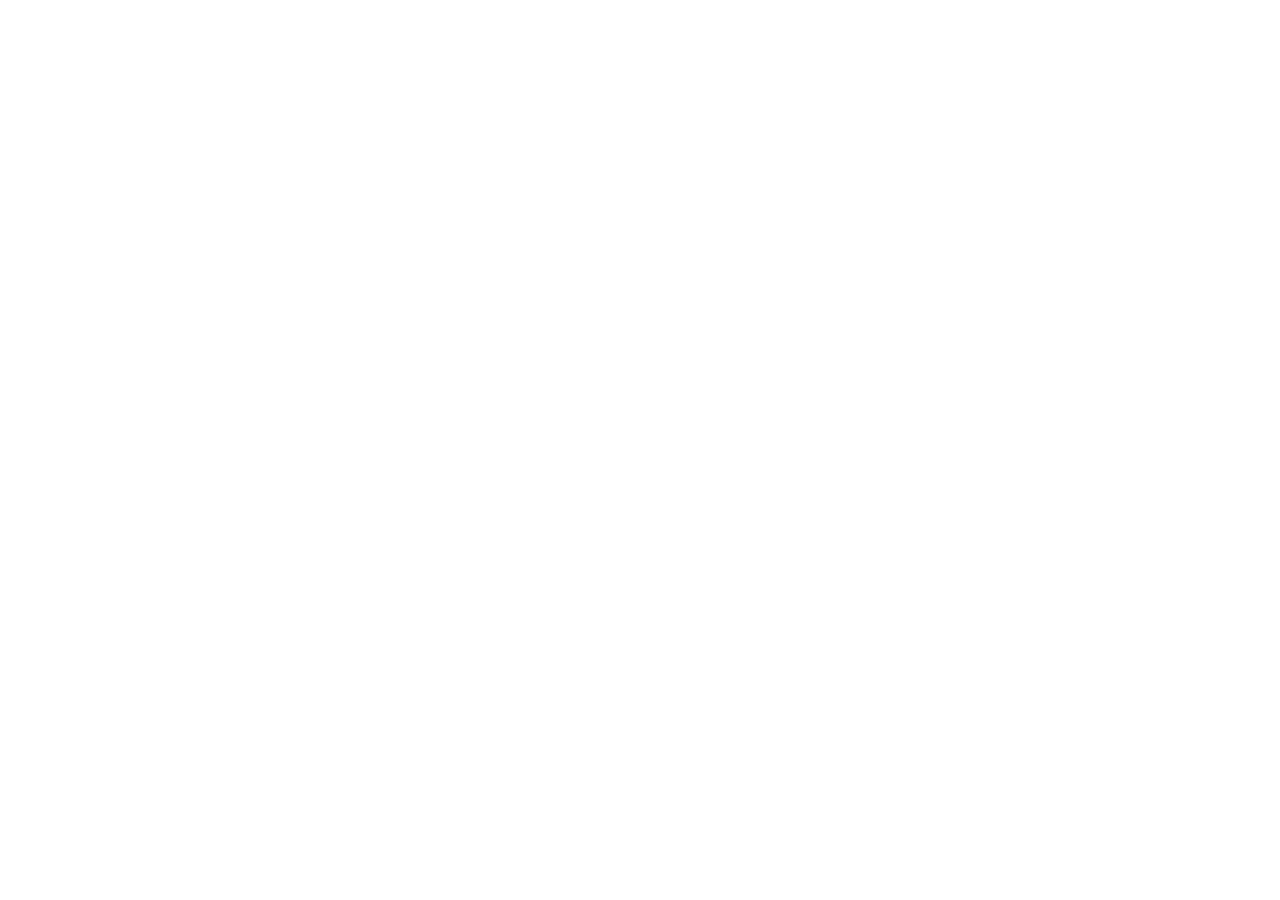
==== index.html @ c691f142 "Send trynestory.com to the App Store now that Nestory is live Co-Authored-By: Claude Opus 5.5 <norep" ====
<!doctype html>
<html lang="en">
<head>
<meta charset="utf-8">
<meta name="viewport" content="width=device-width, initial-scale=1">
<meta http-equiv="refresh" content="0; url=https://apps.apple.com/app/id6826665963">
<title>Nestory: Home Inventory</title>
</head>
<body style="font-family:-apple-system,sans-serif;background:#1c4b3a;color:#f5efe0;text-align:center;padding:60px 20px">
<p>Taking you to Nestory on the App Store…</p>
<p><a style="color:#e8b86a" href="https://apps.apple.com/app/id6826665963">Open the App Store</a> · <a style="color:#e8b86a" href="support.html">Support</a> · <a style="color:#e8b86a" href="privacy.html">Privacy</a></p>
</body>
</html>
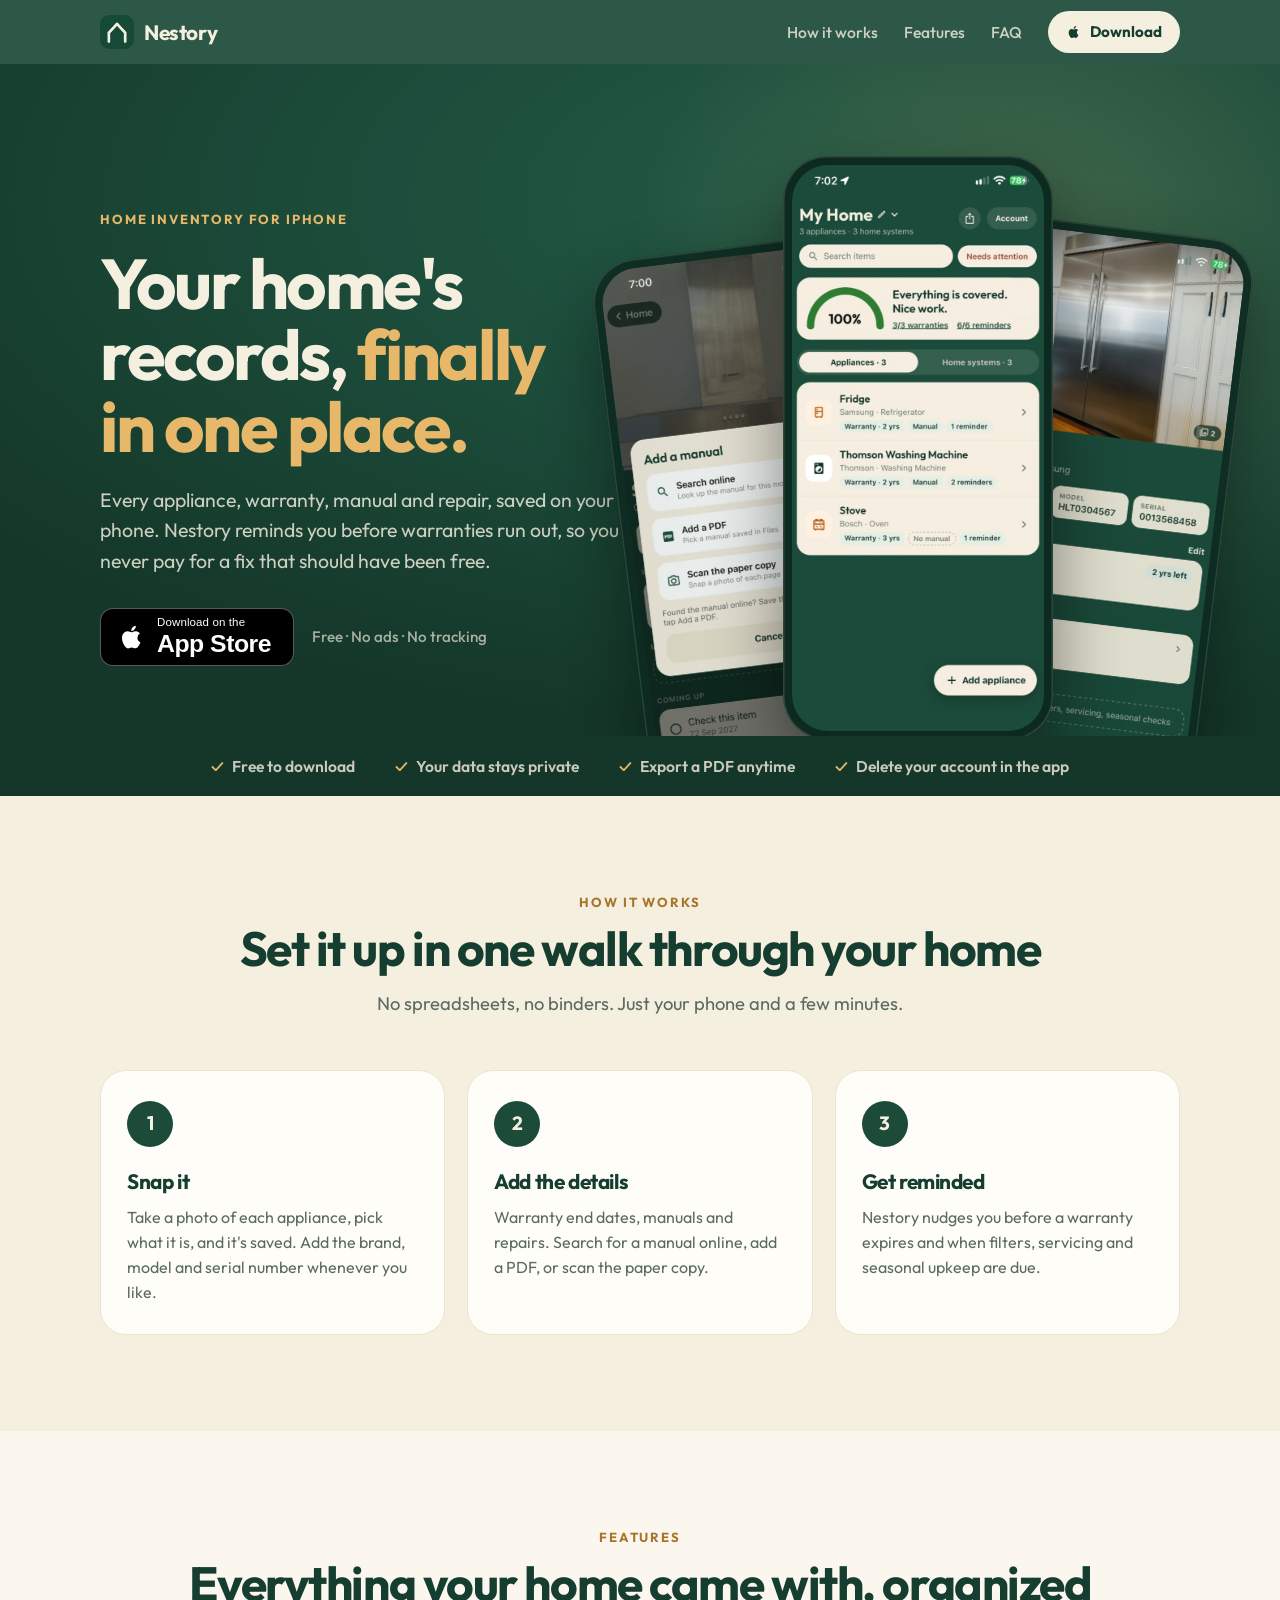
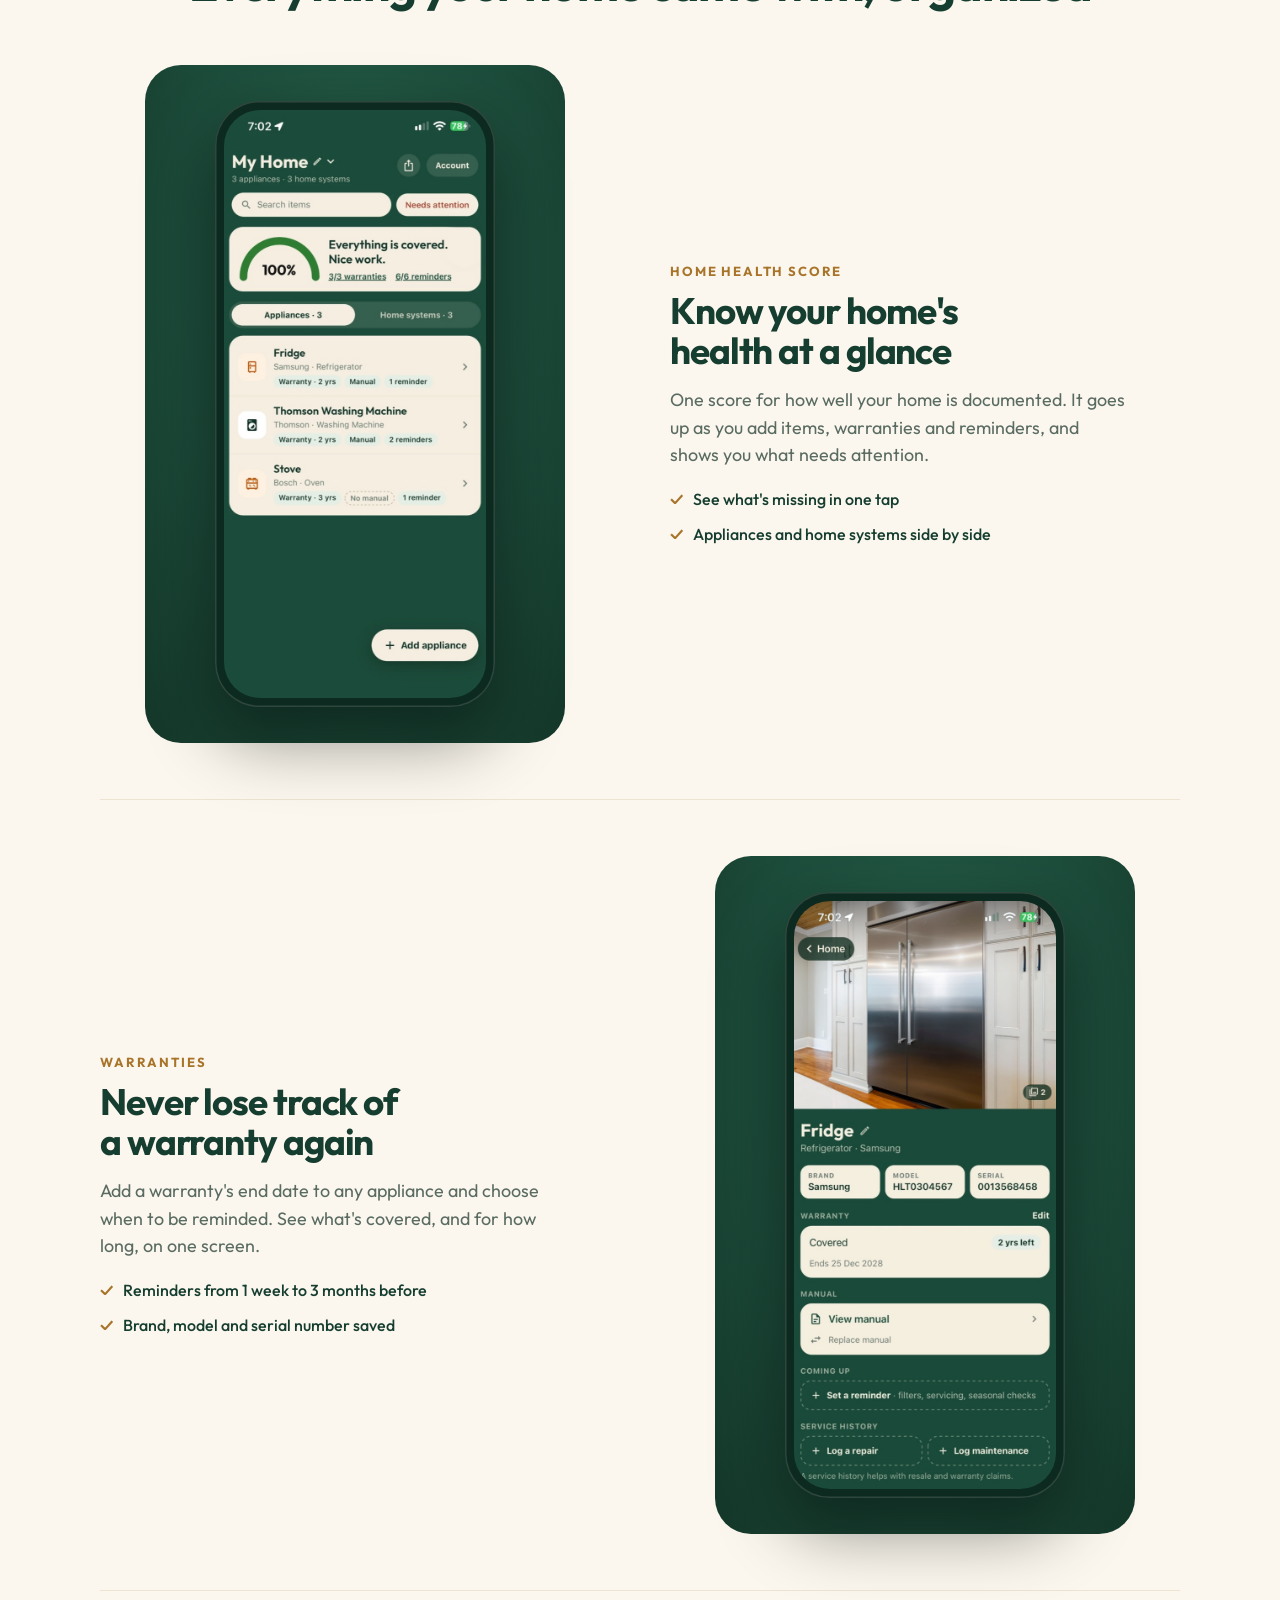
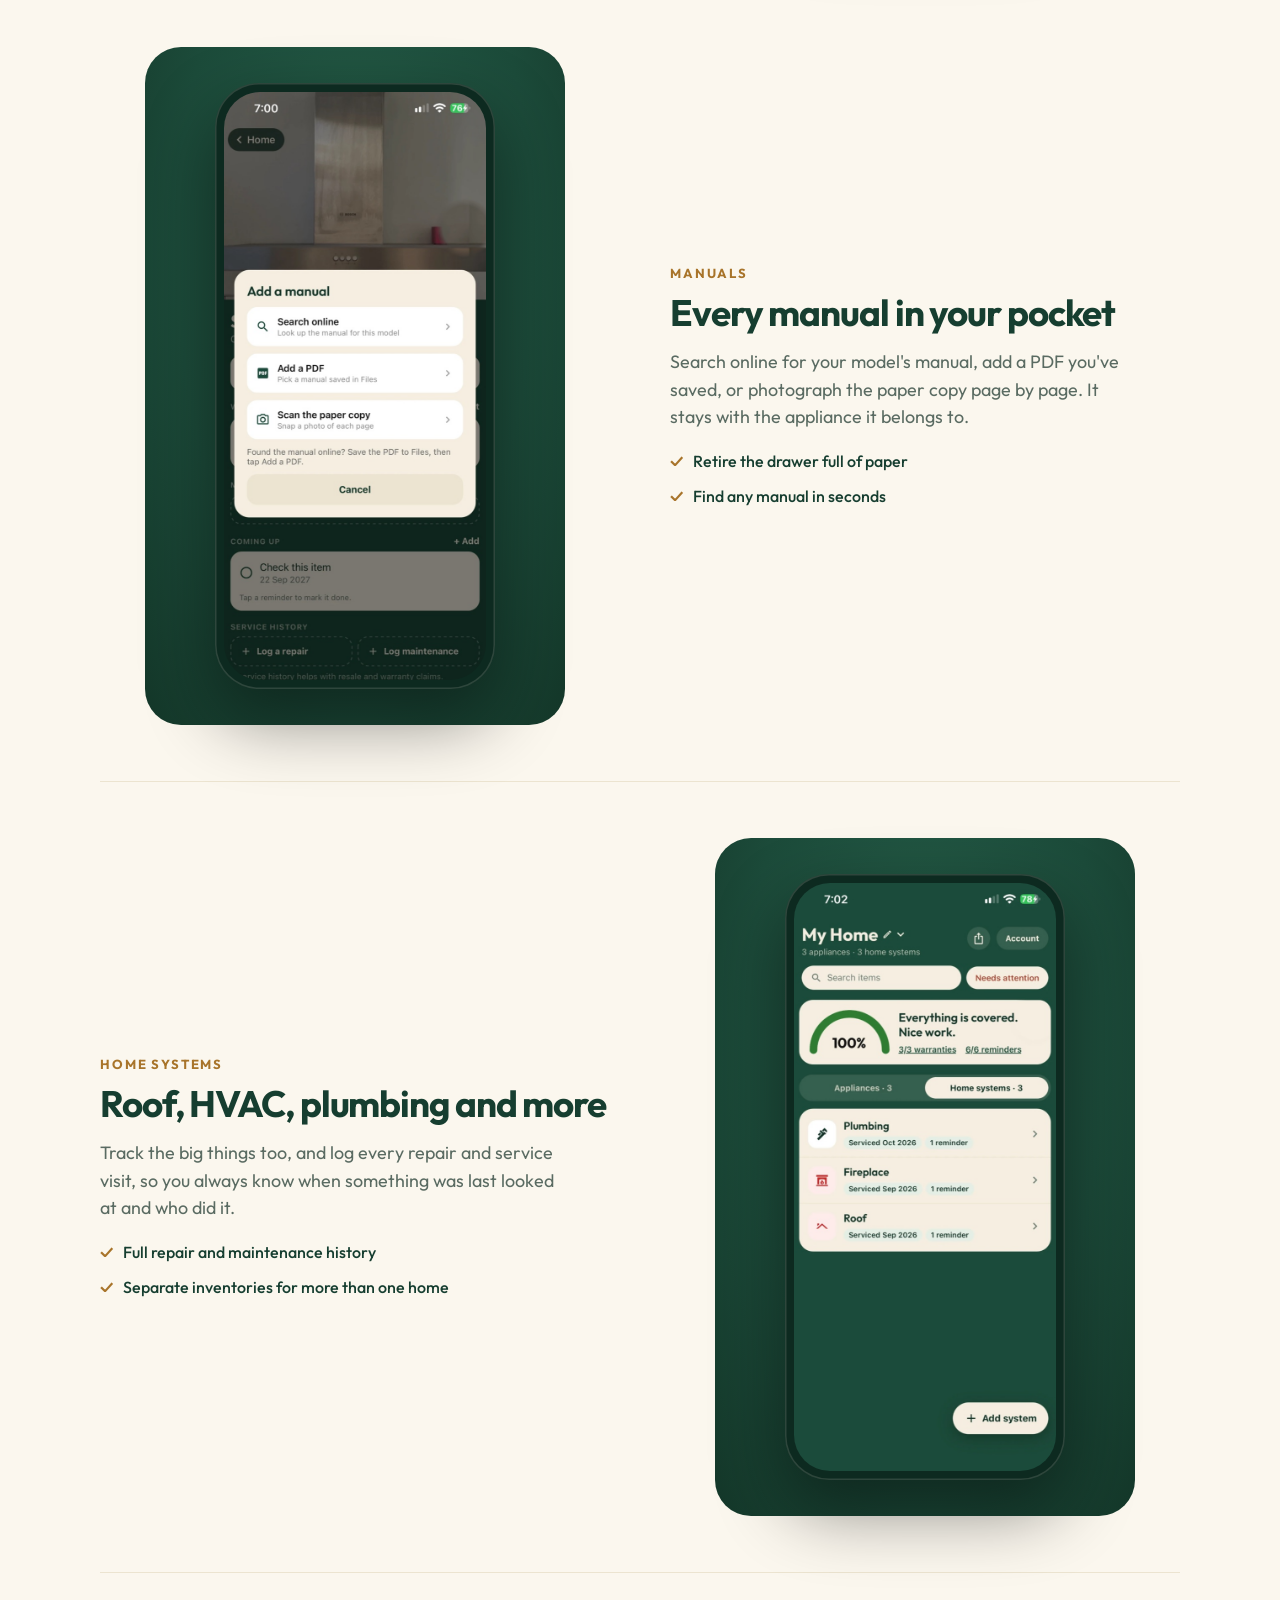
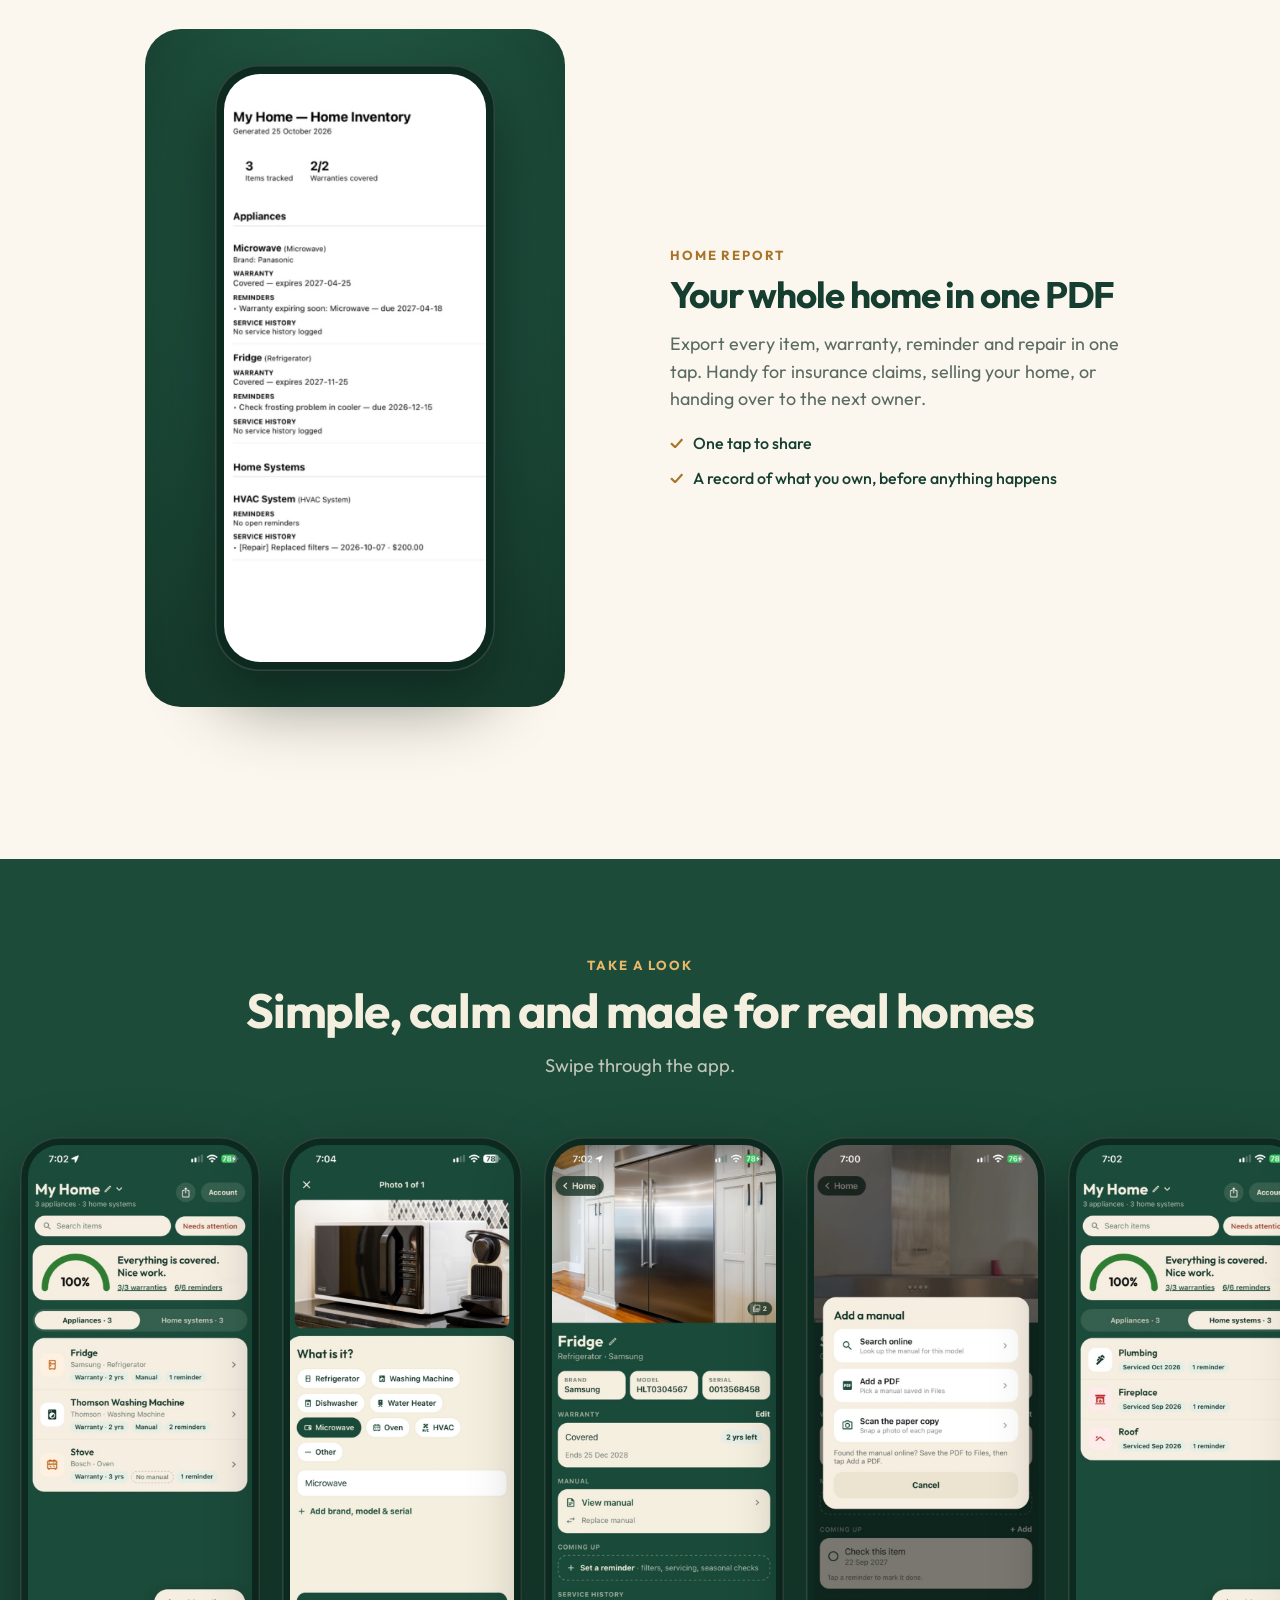
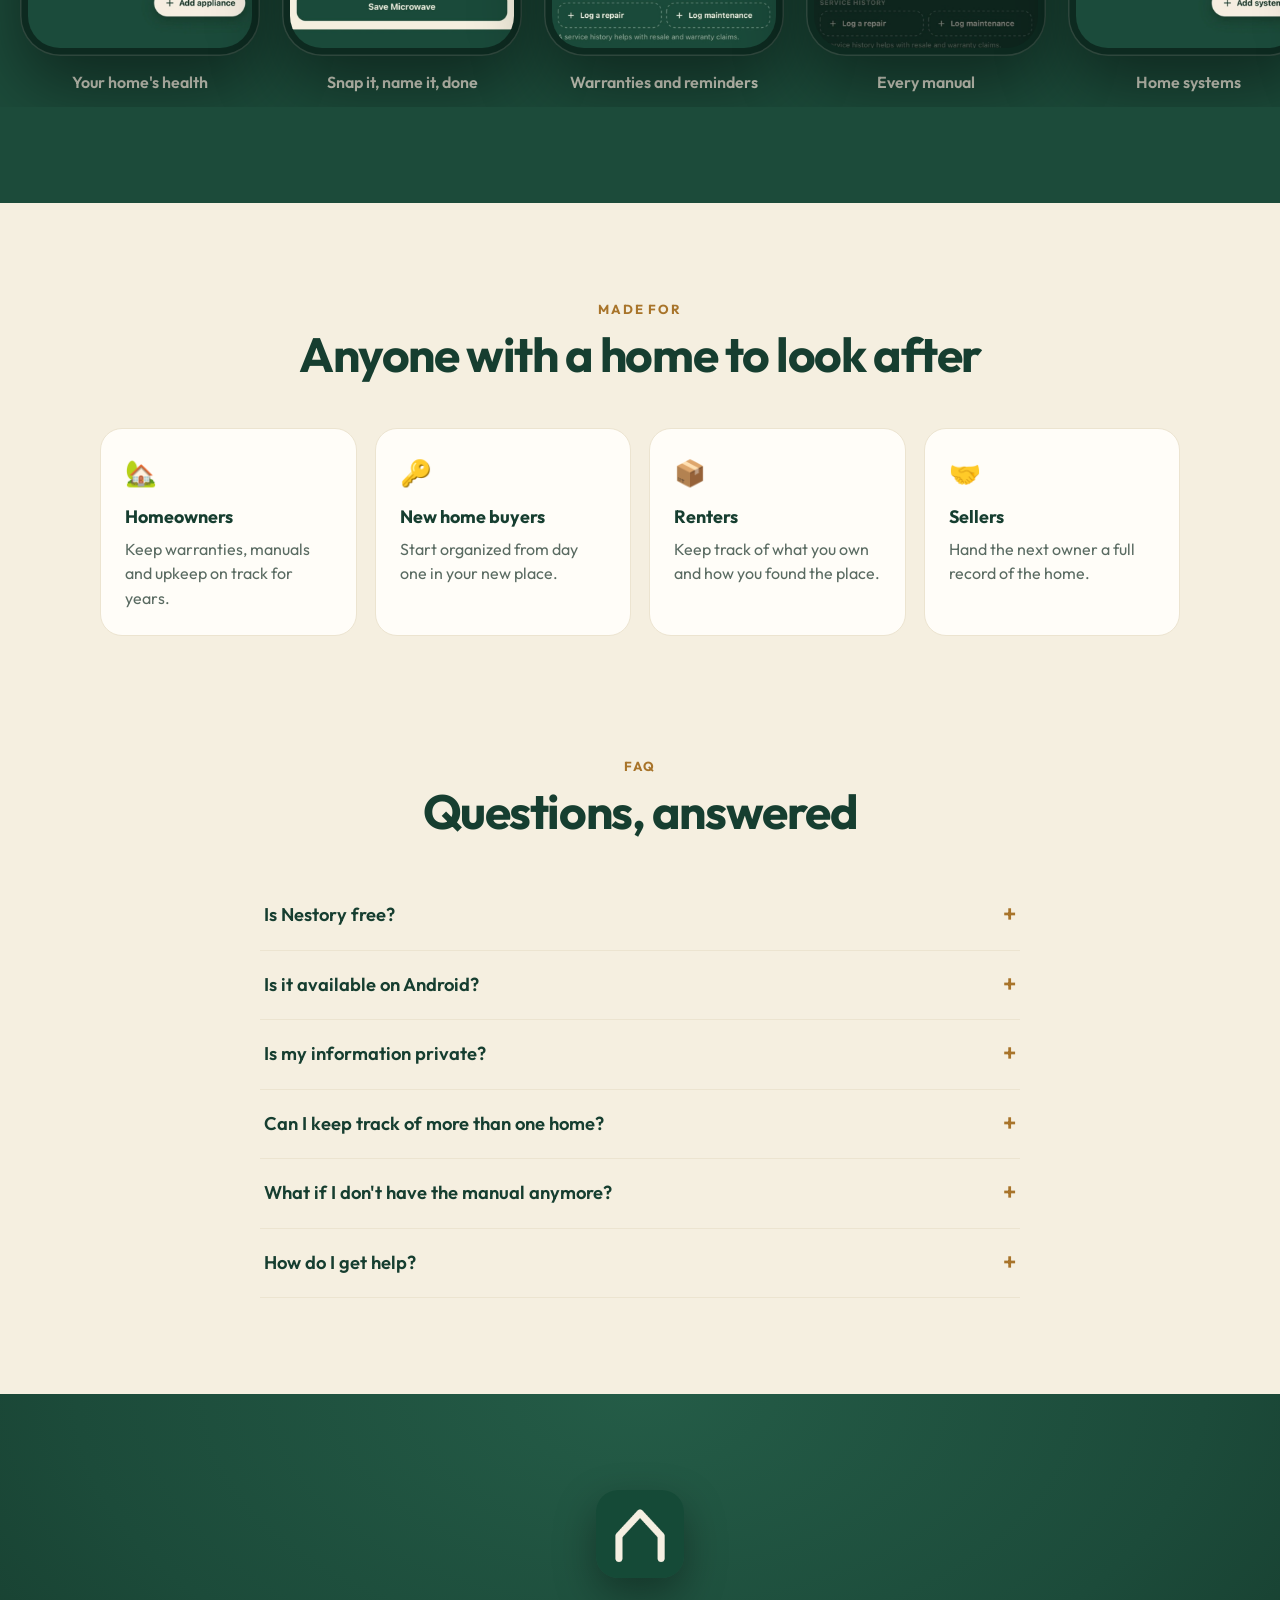
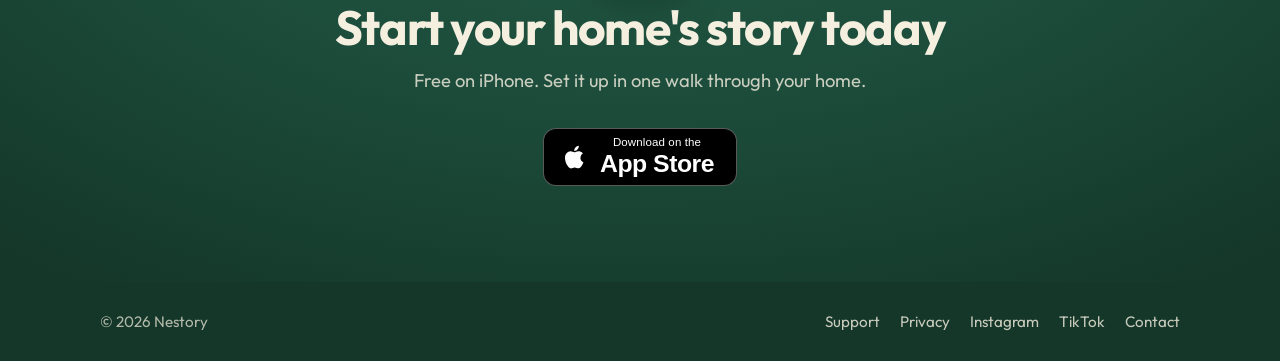
==== commit 9c161e20: "Full landing page: hero, how it works, features, screenshots, FAQ and App Store download Co-Authored" ====
--- a/index.html
+++ b/index.html
@@ -3,11 +3,364 @@
 <head>
 <meta charset="utf-8">
 <meta name="viewport" content="width=device-width, initial-scale=1">
-<meta http-equiv="refresh" content="0; url=https://apps.apple.com/app/id6826665963">
-<title>Nestory: Home Inventory</title>
+<title>Nestory: Home Inventory for iPhone</title>
+<meta name="description" content="Nestory keeps every appliance, warranty, manual and repair for your home in one place, and reminds you before warranties run out. Free on iPhone.">
+<meta name="apple-itunes-app" content="app-id=6826665963">
+<meta property="og:title" content="Nestory: Home Inventory">
+<meta property="og:description" content="Every warranty, manual and repair for your home, in one app. Free on iPhone.">
+<meta property="og:image" content="https://trynestory.com/img/og.jpg">
+<meta property="og:url" content="https://trynestory.com/">
+<meta name="twitter:card" content="summary_large_image">
+<link rel="icon" href="favicon.png">
+<link rel="apple-touch-icon" href="apple-touch-icon.png">
+<link rel="preconnect" href="https://fonts.googleapis.com">
+<link rel="preconnect" href="https://fonts.gstatic.com" crossorigin>
+<link href="https://fonts.googleapis.com/css2?family=Outfit:wght@400;500;600;700&display=swap" rel="stylesheet">
+<style>
+  :root {
+    --green: #1c4b3a; --green-2: #245c47; --green-3: #143729; --night: #0d2a20;
+    --cream: #f5efe0; --cream-2: #ece4d0; --gold: #e8b86a; --gold-ink: #a8742a;
+    --ink: #163e30; --muted: #5a6b62;
+  }
+  * { box-sizing: border-box; margin: 0; padding: 0; }
+  html { scroll-behavior: smooth; }
+  body { font-family: "Outfit", -apple-system, BlinkMacSystemFont, sans-serif; color: var(--ink); background: var(--cream); line-height: 1.55; -webkit-font-smoothing: antialiased; }
+  a { color: inherit; }
+  img { display: block; max-width: 100%; }
+  .wrap { max-width: 1120px; margin: 0 auto; padding: 0 20px; }
+
+  /* header */
+  header { position: sticky; top: 0; z-index: 10; background: rgba(28,75,58,0.92); backdrop-filter: blur(12px); -webkit-backdrop-filter: blur(12px); }
+  header .wrap { display: flex; align-items: center; justify-content: space-between; height: 64px; }
+  .brand { display: flex; align-items: center; gap: 10px; color: var(--cream); text-decoration: none; font-weight: 700; font-size: 1.3rem; letter-spacing: -0.02em; }
+  .brand img { width: 34px; height: 34px; border-radius: 9px; }
+  nav { display: flex; align-items: center; gap: 26px; }
+  nav a.link { color: rgba(245,239,224,0.8); text-decoration: none; font-weight: 500; font-size: 0.98rem; }
+  nav a.link:hover { color: var(--cream); }
+  .btn { display: inline-flex; align-items: center; gap: 8px; background: var(--cream); color: var(--ink); text-decoration: none; font-weight: 700; border-radius: 999px; padding: 9px 18px; font-size: 0.95rem; transition: transform .15s; }
+  .btn:hover { transform: translateY(-1px); }
+  .btn svg { width: 16px; height: 16px; }
+
+  /* hero */
+  .hero { background: radial-gradient(ellipse 90% 80% at 70% 20%, var(--green-2) 0%, var(--green) 50%, var(--green-3) 100%); color: var(--cream); overflow: hidden; position: relative; }
+  .hero::before { content: ""; position: absolute; width: 900px; height: 900px; right: -200px; top: -250px; border-radius: 50%; background: radial-gradient(circle, rgba(232,184,106,0.16) 0%, rgba(232,184,106,0) 62%); }
+  .hero .wrap { display: grid; grid-template-columns: 1.05fr 0.95fr; gap: 40px; align-items: center; padding-top: 72px; position: relative; }
+  .kicker { display: inline-block; font-size: 0.82rem; font-weight: 700; letter-spacing: 0.14em; text-transform: uppercase; color: var(--gold); margin-bottom: 18px; }
+  .hero h1 { font-size: clamp(2.6rem, 5.6vw, 4.4rem); line-height: 1.02; letter-spacing: -0.035em; font-weight: 700; text-wrap: balance; }
+  .hero h1 em { font-style: normal; color: var(--gold); }
+  .hero p.lede { margin-top: 22px; font-size: 1.22rem; color: rgba(245,239,224,0.82); max-width: 520px; }
+  .cta-row { display: flex; align-items: center; gap: 18px; flex-wrap: wrap; margin-top: 32px; }
+  .badge { display: inline-flex; align-items: center; gap: 10px; height: 58px; padding: 0 22px 0 16px; background: #000; color: #fff; border: 1.5px solid rgba(255,255,255,0.35); border-radius: 13px; text-decoration: none; transition: transform .15s; }
+  .badge:hover { transform: translateY(-2px); }
+  .badge svg { width: 30px; height: 30px; }
+  .badge span { display: flex; flex-direction: column; font-family: -apple-system, BlinkMacSystemFont, "Helvetica Neue", sans-serif; font-size: 1.55rem; font-weight: 600; line-height: 1; letter-spacing: -0.02em; }
+  .badge small { font-size: 0.72rem; font-weight: 500; letter-spacing: 0.01em; margin-bottom: 3px; }
+  .facts { color: rgba(245,239,224,0.65); font-size: 0.95rem; font-weight: 500; }
+  .hero-phones { position: relative; height: 600px; align-self: end; }
+  .phone { position: absolute; width: 270px; aspect-ratio: 924 / 2000; background: var(--night); border-radius: 44px; padding: 9px; box-shadow: 0 30px 70px rgba(0,0,0,0.45), inset 0 0 0 1.5px rgba(245,239,224,0.14); }
+  .phone img { width: 100%; height: 100%; object-fit: cover; object-position: top; border-radius: 36px; }
+  .hero-phones .p1 { left: 50%; margin-left: -150px; top: 20px; z-index: 2; }
+  .hero-phones .p2 { left: 50%; margin-left: 20px; top: 90px; transform: rotate(7deg); opacity: 0.9; }
+  .hero-phones .p3 { left: 50%; margin-left: -310px; top: 110px; transform: rotate(-7deg); opacity: 0.9; }
+
+  /* trust strip */
+  .strip { background: var(--green-3); color: rgba(245,239,224,0.8); }
+  .strip .wrap { display: flex; justify-content: center; gap: 40px; flex-wrap: wrap; padding: 18px 20px; font-weight: 600; font-size: 0.98rem; }
+  .strip span::before { content: "✓"; color: var(--gold); margin-right: 8px; }
+
+  /* sections */
+  section { padding: 96px 0; }
+  .eyebrow { font-size: 0.82rem; font-weight: 700; letter-spacing: 0.14em; text-transform: uppercase; color: var(--gold-ink); }
+  h2 { font-size: clamp(2rem, 4vw, 3rem); line-height: 1.06; letter-spacing: -0.03em; margin-top: 10px; text-wrap: balance; }
+  .center { text-align: center; }
+  .center p.sub { max-width: 620px; margin: 16px auto 0; color: var(--muted); font-size: 1.15rem; }
+
+  /* how it works */
+  .steps { display: grid; grid-template-columns: repeat(3, 1fr); gap: 22px; margin-top: 52px; }
+  .step { background: #fffdf8; border: 1px solid var(--cream-2); border-radius: 26px; padding: 30px 26px; }
+  .step .n { width: 46px; height: 46px; border-radius: 50%; background: var(--green); color: var(--cream); display: grid; place-items: center; font-weight: 700; font-size: 1.2rem; }
+  .step h3 { margin-top: 18px; font-size: 1.3rem; letter-spacing: -0.02em; }
+  .step p { margin-top: 8px; color: var(--muted); }
+
+  /* features */
+  .features { background: #fbf7ee; }
+  .feature { display: grid; grid-template-columns: 1fr 1fr; gap: 60px; align-items: center; padding: 56px 0; }
+  .feature + .feature { border-top: 1px solid var(--cream-2); }
+  .feature.flip .shot { order: 2; }
+  .feature .shot { display: flex; justify-content: center; }
+  .feature .shot .phone { position: relative; width: 280px; }
+  .feature .shot .bg { position: relative; padding: 36px 70px; border-radius: 36px; background: radial-gradient(ellipse at 50% 30%, var(--green-2), var(--green) 60%, var(--green-3)); }
+  .feature h3 { font-size: clamp(1.7rem, 3vw, 2.3rem); line-height: 1.1; letter-spacing: -0.03em; margin-top: 10px; text-wrap: balance; }
+  .feature p { margin-top: 14px; font-size: 1.12rem; color: var(--muted); max-width: 460px; }
+  .feature ul { list-style: none; margin-top: 18px; display: grid; gap: 10px; }
+  .feature li { display: flex; gap: 10px; font-weight: 500; }
+  .feature li::before { content: "✓"; color: var(--gold-ink); font-weight: 700; }
+
+  /* gallery */
+  .gallery { background: var(--green); color: var(--cream); overflow: hidden; }
+  .gallery h2 { color: var(--cream); }
+  .gallery .sub { color: rgba(245,239,224,0.75) !important; }
+  .rail { display: flex; gap: 22px; overflow-x: auto; scroll-snap-type: x mandatory; padding: 48px 20px 12px; margin-top: 8px; scrollbar-width: none; }
+  .rail::-webkit-scrollbar { display: none; }
+  .rail figure { flex: none; width: 240px; scroll-snap-align: center; }
+  .rail .phone { position: relative; width: 240px; border-radius: 40px; padding: 8px; }
+  .rail .phone img { border-radius: 32px; }
+  .rail figcaption { margin-top: 14px; text-align: center; font-weight: 600; color: rgba(245,239,224,0.85); }
+  @media (min-width: 1600px) { .rail { justify-content: center; } }
+
+  /* who */
+  .who { display: grid; grid-template-columns: repeat(4, 1fr); gap: 18px; margin-top: 48px; }
+  .who > div { background: #fffdf8; border: 1px solid var(--cream-2); border-radius: 22px; padding: 24px; }
+  .who b { display: block; font-size: 1.12rem; }
+  .who span { display: block; margin-top: 6px; color: var(--muted); }
+  .who .ico { font-size: 1.6rem; margin-bottom: 10px; }
+
+  /* faq */
+  .faq { max-width: 760px; margin: 44px auto 0; }
+  details { border-bottom: 1px solid var(--cream-2); padding: 20px 4px; }
+  summary { cursor: pointer; font-weight: 600; font-size: 1.15rem; list-style: none; display: flex; justify-content: space-between; gap: 16px; }
+  summary::-webkit-details-marker { display: none; }
+  summary::after { content: "+"; color: var(--gold-ink); font-size: 1.5rem; line-height: 1; }
+  details[open] summary::after { content: "–"; }
+  details p { margin-top: 10px; color: var(--muted); font-size: 1.05rem; }
+
+  /* final cta */
+  .final { background: radial-gradient(ellipse 80% 120% at 50% 0%, var(--green-2), var(--green) 55%, var(--green-3)); color: var(--cream); text-align: center; }
+  .final img.icon { width: 88px; height: 88px; border-radius: 22px; margin: 0 auto; box-shadow: 0 16px 40px rgba(0,0,0,0.35); }
+  .final h2 { color: var(--cream); margin-top: 24px; }
+  .final p { margin: 14px auto 0; max-width: 520px; color: rgba(245,239,224,0.8); font-size: 1.15rem; }
+  .final .cta-row { justify-content: center; }
+
+  footer { background: var(--green-3); color: rgba(245,239,224,0.7); font-size: 0.95rem; }
+  footer .wrap { display: flex; justify-content: space-between; align-items: center; gap: 20px; flex-wrap: wrap; padding: 28px 20px; }
+  footer nav { gap: 20px; flex-wrap: wrap; }
+  footer a { color: rgba(245,239,224,0.8); text-decoration: none; }
+  footer a:hover { color: var(--cream); }
+
+  /* reveal on scroll */
+  .reveal { opacity: 0; transform: translateY(24px); transition: opacity .7s ease, transform .7s ease; }
+  .reveal.in { opacity: 1; transform: none; }
+  @media (prefers-reduced-motion: reduce) { .reveal { opacity: 1; transform: none; transition: none; } html { scroll-behavior: auto; } }
+
+  /* tablet / phone */
+  @media (max-width: 900px) {
+    nav a.link { display: none; }
+    .hero .wrap { grid-template-columns: 1fr; text-align: center; padding-top: 48px; }
+    .hero p.lede { margin-left: auto; margin-right: auto; }
+    .cta-row { justify-content: center; }
+    .hero-phones { height: 440px; }
+    .hero-phones .phone { width: 210px; border-radius: 36px; padding: 7px; }
+    .hero-phones .phone img { border-radius: 29px; }
+    .hero-phones .p1 { margin-left: -105px; }
+    .hero-phones .p2 { margin-left: 30px; top: 70px; }
+    .hero-phones .p3 { margin-left: -240px; top: 80px; }
+    section { padding: 72px 0; }
+    .steps { grid-template-columns: 1fr; }
+    .feature { grid-template-columns: 1fr; gap: 32px; text-align: center; padding: 44px 0; }
+    .feature.flip .shot { order: 0; }
+    .feature p { margin-left: auto; margin-right: auto; }
+    .feature ul { justify-content: center; }
+    .feature .shot .bg { padding: 28px 40px; }
+    .feature .shot .phone { width: 230px; }
+    .who { grid-template-columns: 1fr 1fr; }
+  }
+  @media (max-width: 520px) {
+    .who { grid-template-columns: 1fr; }
+    .hero-phones .p3 { display: none; }
+    .hero-phones .p2 { margin-left: 0; }
+    .hero-phones .p1 { margin-left: -150px; }
+    .strip .wrap { gap: 10px 24px; }
+  }
+</style>
 </head>
-<body style="font-family:-apple-system,sans-serif;background:#1c4b3a;color:#f5efe0;text-align:center;padding:60px 20px">
-<p>Taking you to Nestory on the App Store…</p>
-<p><a style="color:#e8b86a" href="https://apps.apple.com/app/id6826665963">Open the App Store</a> · <a style="color:#e8b86a" href="support.html">Support</a> · <a style="color:#e8b86a" href="privacy.html">Privacy</a></p>
+<body>
+
+<header>
+  <div class="wrap">
+    <a class="brand" href="#top"><img src="img/icon.png" alt="">Nestory</a>
+    <nav>
+      <a class="link" href="#how">How it works</a>
+      <a class="link" href="#features">Features</a>
+      <a class="link" href="#faq">FAQ</a>
+      <a class="btn" href="https://apps.apple.com/app/id6826665963"><svg viewBox="0 0 24 24" fill="currentColor" aria-hidden="true"><path d="M16.37 12.6c-.02-2.3 1.88-3.4 1.96-3.46-1.07-1.56-2.73-1.78-3.32-1.8-1.41-.14-2.76.83-3.48.83-.72 0-1.82-.81-3-.79-1.54.02-2.96.9-3.76 2.27-1.6 2.78-.41 6.9 1.15 9.16.76 1.1 1.67 2.34 2.86 2.3 1.15-.05 1.58-.74 2.97-.74 1.38 0 1.78.74 2.99.72 1.24-.02 2.02-1.12 2.77-2.23.87-1.28 1.23-2.52 1.25-2.58-.03-.01-2.4-.92-2.42-3.66zM14.1 5.86c.63-.77 1.06-1.83.94-2.89-.91.04-2.02.61-2.67 1.37-.58.67-1.1 1.76-.96 2.8 1.02.08 2.06-.52 2.69-1.28z"/></svg>Download</a>
+    </nav>
+  </div>
+</header>
+
+<div class="hero" id="top">
+  <div class="wrap">
+    <div>
+      <span class="kicker">Home inventory for iPhone</span>
+      <h1>Your home's records, <em>finally in one place.</em></h1>
+      <p class="lede">Every appliance, warranty, manual and repair, saved on your phone. Nestory reminds you before warranties run out, so you never pay for a fix that should have been free.</p>
+      <div class="cta-row">
+        <a class="badge" href="https://apps.apple.com/app/id6826665963" aria-label="Download Nestory on the App Store"><svg viewBox="0 0 24 24" fill="currentColor" aria-hidden="true"><path d="M16.37 12.6c-.02-2.3 1.88-3.4 1.96-3.46-1.07-1.56-2.73-1.78-3.32-1.8-1.41-.14-2.76.83-3.48.83-.72 0-1.82-.81-3-.79-1.54.02-2.96.9-3.76 2.27-1.6 2.78-.41 6.9 1.15 9.16.76 1.1 1.67 2.34 2.86 2.3 1.15-.05 1.58-.74 2.97-.74 1.38 0 1.78.74 2.99.72 1.24-.02 2.02-1.12 2.77-2.23.87-1.28 1.23-2.52 1.25-2.58-.03-.01-2.4-.92-2.42-3.66zM14.1 5.86c.63-.77 1.06-1.83.94-2.89-.91.04-2.02.61-2.67 1.37-.58.67-1.1 1.76-.96 2.8 1.02.08 2.06-.52 2.69-1.28z"/></svg><span><small>Download on the</small>App Store</span></a>
+        <span class="facts">Free · No ads · No tracking</span>
+      </div>
+    </div>
+    <div class="hero-phones" aria-hidden="true">
+      <div class="phone p3"><img src="img/4-manual.jpg" alt=""></div>
+      <div class="phone p2"><img src="img/3-warranty.jpg" alt=""></div>
+      <div class="phone p1"><img src="img/1-dashboard.jpg" alt=""></div>
+    </div>
+  </div>
+</div>
+
+<div class="strip"><div class="wrap">
+  <span>Free to download</span><span>Your data stays private</span><span>Export a PDF anytime</span><span>Delete your account in the app</span>
+</div></div>
+
+<section id="how">
+  <div class="wrap">
+    <div class="center reveal">
+      <div class="eyebrow">How it works</div>
+      <h2>Set it up in one walk through your home</h2>
+      <p class="sub">No spreadsheets, no binders. Just your phone and a few minutes.</p>
+    </div>
+    <div class="steps">
+      <div class="step reveal"><div class="n">1</div><h3>Snap it</h3><p>Take a photo of each appliance, pick what it is, and it's saved. Add the brand, model and serial number whenever you like.</p></div>
+      <div class="step reveal"><div class="n">2</div><h3>Add the details</h3><p>Warranty end dates, manuals and repairs. Search for a manual online, add a PDF, or scan the paper copy.</p></div>
+      <div class="step reveal"><div class="n">3</div><h3>Get reminded</h3><p>Nestory nudges you before a warranty expires and when filters, servicing and seasonal upkeep are due.</p></div>
+    </div>
+  </div>
+</section>
+
+<section class="features" id="features">
+  <div class="wrap">
+    <div class="center reveal">
+      <div class="eyebrow">Features</div>
+      <h2>Everything your home came with, organized</h2>
+    </div>
+
+    <div class="feature reveal">
+      <div class="shot"><div class="bg"><div class="phone"><img src="img/1-dashboard.jpg" alt="Home health score on the Nestory home screen" loading="lazy"></div></div></div>
+      <div>
+        <div class="eyebrow">Home health score</div>
+        <h3>Know your home's health at a glance</h3>
+        <p>One score for how well your home is documented. It goes up as you add items, warranties and reminders, and shows you what needs attention.</p>
+        <ul><li>See what's missing in one tap</li><li>Appliances and home systems side by side</li></ul>
+      </div>
+    </div>
+
+    <div class="feature flip reveal">
+      <div class="shot"><div class="bg"><div class="phone"><img src="img/3-warranty.jpg" alt="A fridge's warranty in Nestory with 2 years left" loading="lazy"></div></div></div>
+      <div>
+        <div class="eyebrow">Warranties</div>
+        <h3>Never lose track of a warranty again</h3>
+        <p>Add a warranty's end date to any appliance and choose when to be reminded. See what's covered, and for how long, on one screen.</p>
+        <ul><li>Reminders from 1 week to 3 months before</li><li>Brand, model and serial number saved</li></ul>
+      </div>
+    </div>
+
+    <div class="feature reveal">
+      <div class="shot"><div class="bg"><div class="phone"><img src="img/4-manual.jpg" alt="Adding a manual in Nestory" loading="lazy"></div></div></div>
+      <div>
+        <div class="eyebrow">Manuals</div>
+        <h3>Every manual in your pocket</h3>
+        <p>Search online for your model's manual, add a PDF you've saved, or photograph the paper copy page by page. It stays with the appliance it belongs to.</p>
+        <ul><li>Retire the drawer full of paper</li><li>Find any manual in seconds</li></ul>
+      </div>
+    </div>
+
+    <div class="feature flip reveal">
+      <div class="shot"><div class="bg"><div class="phone"><img src="img/5-systems.jpg" alt="Home systems and repair history in Nestory" loading="lazy"></div></div></div>
+      <div>
+        <div class="eyebrow">Home systems</div>
+        <h3>Roof, HVAC, plumbing and more</h3>
+        <p>Track the big things too, and log every repair and service visit, so you always know when something was last looked at and who did it.</p>
+        <ul><li>Full repair and maintenance history</li><li>Separate inventories for more than one home</li></ul>
+      </div>
+    </div>
+
+    <div class="feature reveal">
+      <div class="shot"><div class="bg"><div class="phone"><img src="img/6-export.jpg" alt="Nestory's PDF home report" loading="lazy"></div></div></div>
+      <div>
+        <div class="eyebrow">Home report</div>
+        <h3>Your whole home in one PDF</h3>
+        <p>Export every item, warranty, reminder and repair in one tap. Handy for insurance claims, selling your home, or handing over to the next owner.</p>
+        <ul><li>One tap to share</li><li>A record of what you own, before anything happens</li></ul>
+      </div>
+    </div>
+  </div>
+</section>
+
+<section class="gallery">
+  <div class="center reveal wrap">
+    <div class="eyebrow" style="color: var(--gold)">Take a look</div>
+    <h2>Simple, calm and made for real homes</h2>
+    <p class="sub">Swipe through the app.</p>
+  </div>
+  <div class="rail">
+    <figure><div class="phone"><img src="img/1-dashboard.jpg" alt="" loading="lazy"></div><figcaption>Your home's health</figcaption></figure>
+    <figure><div class="phone"><img src="img/2-identify.jpg" alt="" loading="lazy"></div><figcaption>Snap it, name it, done</figcaption></figure>
+    <figure><div class="phone"><img src="img/3-warranty.jpg" alt="" loading="lazy"></div><figcaption>Warranties and reminders</figcaption></figure>
+    <figure><div class="phone"><img src="img/4-manual.jpg" alt="" loading="lazy"></div><figcaption>Every manual</figcaption></figure>
+    <figure><div class="phone"><img src="img/5-systems.jpg" alt="" loading="lazy"></div><figcaption>Home systems</figcaption></figure>
+    <figure><div class="phone"><img src="img/6-export.jpg" alt="" loading="lazy"></div><figcaption>One-tap report</figcaption></figure>
+  </div>
+</section>
+
+<section>
+  <div class="wrap">
+    <div class="center reveal">
+      <div class="eyebrow">Made for</div>
+      <h2>Anyone with a home to look after</h2>
+    </div>
+    <div class="who">
+      <div class="reveal"><div class="ico">🏡</div><b>Homeowners</b><span>Keep warranties, manuals and upkeep on track for years.</span></div>
+      <div class="reveal"><div class="ico">🔑</div><b>New home buyers</b><span>Start organized from day one in your new place.</span></div>
+      <div class="reveal"><div class="ico">📦</div><b>Renters</b><span>Keep track of what you own and how you found the place.</span></div>
+      <div class="reveal"><div class="ico">🤝</div><b>Sellers</b><span>Hand the next owner a full record of the home.</span></div>
+    </div>
+  </div>
+</section>
+
+<section id="faq" style="padding-top: 24px">
+  <div class="wrap">
+    <div class="center reveal">
+      <div class="eyebrow">FAQ</div>
+      <h2>Questions, answered</h2>
+    </div>
+    <div class="faq">
+      <details><summary>Is Nestory free?</summary><p>Yes. Nestory is free to download, with no ads.</p></details>
+      <details><summary>Is it available on Android?</summary><p>Not yet. Nestory is available for iPhone today.</p></details>
+      <details><summary>Is my information private?</summary><p>Yes. No ads, no tracking, and we never sell your data or ask for your address. You can delete your account and everything in it from inside the app. Read the <a href="privacy.html">privacy policy</a>.</p></details>
+      <details><summary>Can I keep track of more than one home?</summary><p>Yes. Keep separate inventories for your house, a rental or a vacation home, and switch between them in a tap.</p></details>
+      <details><summary>What if I don't have the manual anymore?</summary><p>Search for your model's manual online right from the app and save it, or add a PDF you've downloaded. If you still have the paper copy, scan it page by page.</p></details>
+      <details><summary>How do I get help?</summary><p>Visit the <a href="support.html">support page</a> or email <a href="mailto:hello.nestory.app@gmail.com">hello.nestory.app@gmail.com</a>.</p></details>
+    </div>
+  </div>
+</section>
+
+<section class="final">
+  <div class="wrap reveal">
+    <img class="icon" src="img/icon.png" alt="Nestory app icon">
+    <h2>Start your home's story today</h2>
+    <p>Free on iPhone. Set it up in one walk through your home.</p>
+    <div class="cta-row">
+      <a class="badge" href="https://apps.apple.com/app/id6826665963" aria-label="Download Nestory on the App Store"><svg viewBox="0 0 24 24" fill="currentColor" aria-hidden="true"><path d="M16.37 12.6c-.02-2.3 1.88-3.4 1.96-3.46-1.07-1.56-2.73-1.78-3.32-1.8-1.41-.14-2.76.83-3.48.83-.72 0-1.82-.81-3-.79-1.54.02-2.96.9-3.76 2.27-1.6 2.78-.41 6.9 1.15 9.16.76 1.1 1.67 2.34 2.86 2.3 1.15-.05 1.58-.74 2.97-.74 1.38 0 1.78.74 2.99.72 1.24-.02 2.02-1.12 2.77-2.23.87-1.28 1.23-2.52 1.25-2.58-.03-.01-2.4-.92-2.42-3.66zM14.1 5.86c.63-.77 1.06-1.83.94-2.89-.91.04-2.02.61-2.67 1.37-.58.67-1.1 1.76-.96 2.8 1.02.08 2.06-.52 2.69-1.28z"/></svg><span><small>Download on the</small>App Store</span></a>
+    </div>
+  </div>
+</section>
+
+<footer>
+  <div class="wrap">
+    <span>© 2026 Nestory</span>
+    <nav>
+      <a href="support.html">Support</a>
+      <a href="privacy.html">Privacy</a>
+      <a href="https://www.instagram.com/trynestory">Instagram</a>
+      <a href="https://www.tiktok.com/@trynestory">TikTok</a>
+      <a href="mailto:hello.nestory.app@gmail.com">Contact</a>
+    </nav>
+  </div>
+</footer>
+
+<script>
+  const io = new IntersectionObserver((entries) => {
+    entries.forEach((e) => { if (e.isIntersecting) { e.target.classList.add("in"); io.unobserve(e.target); } });
+  }, { threshold: 0.12 });
+  document.querySelectorAll(".reveal").forEach((el) => io.observe(el));
+</script>
 </body>
 </html>
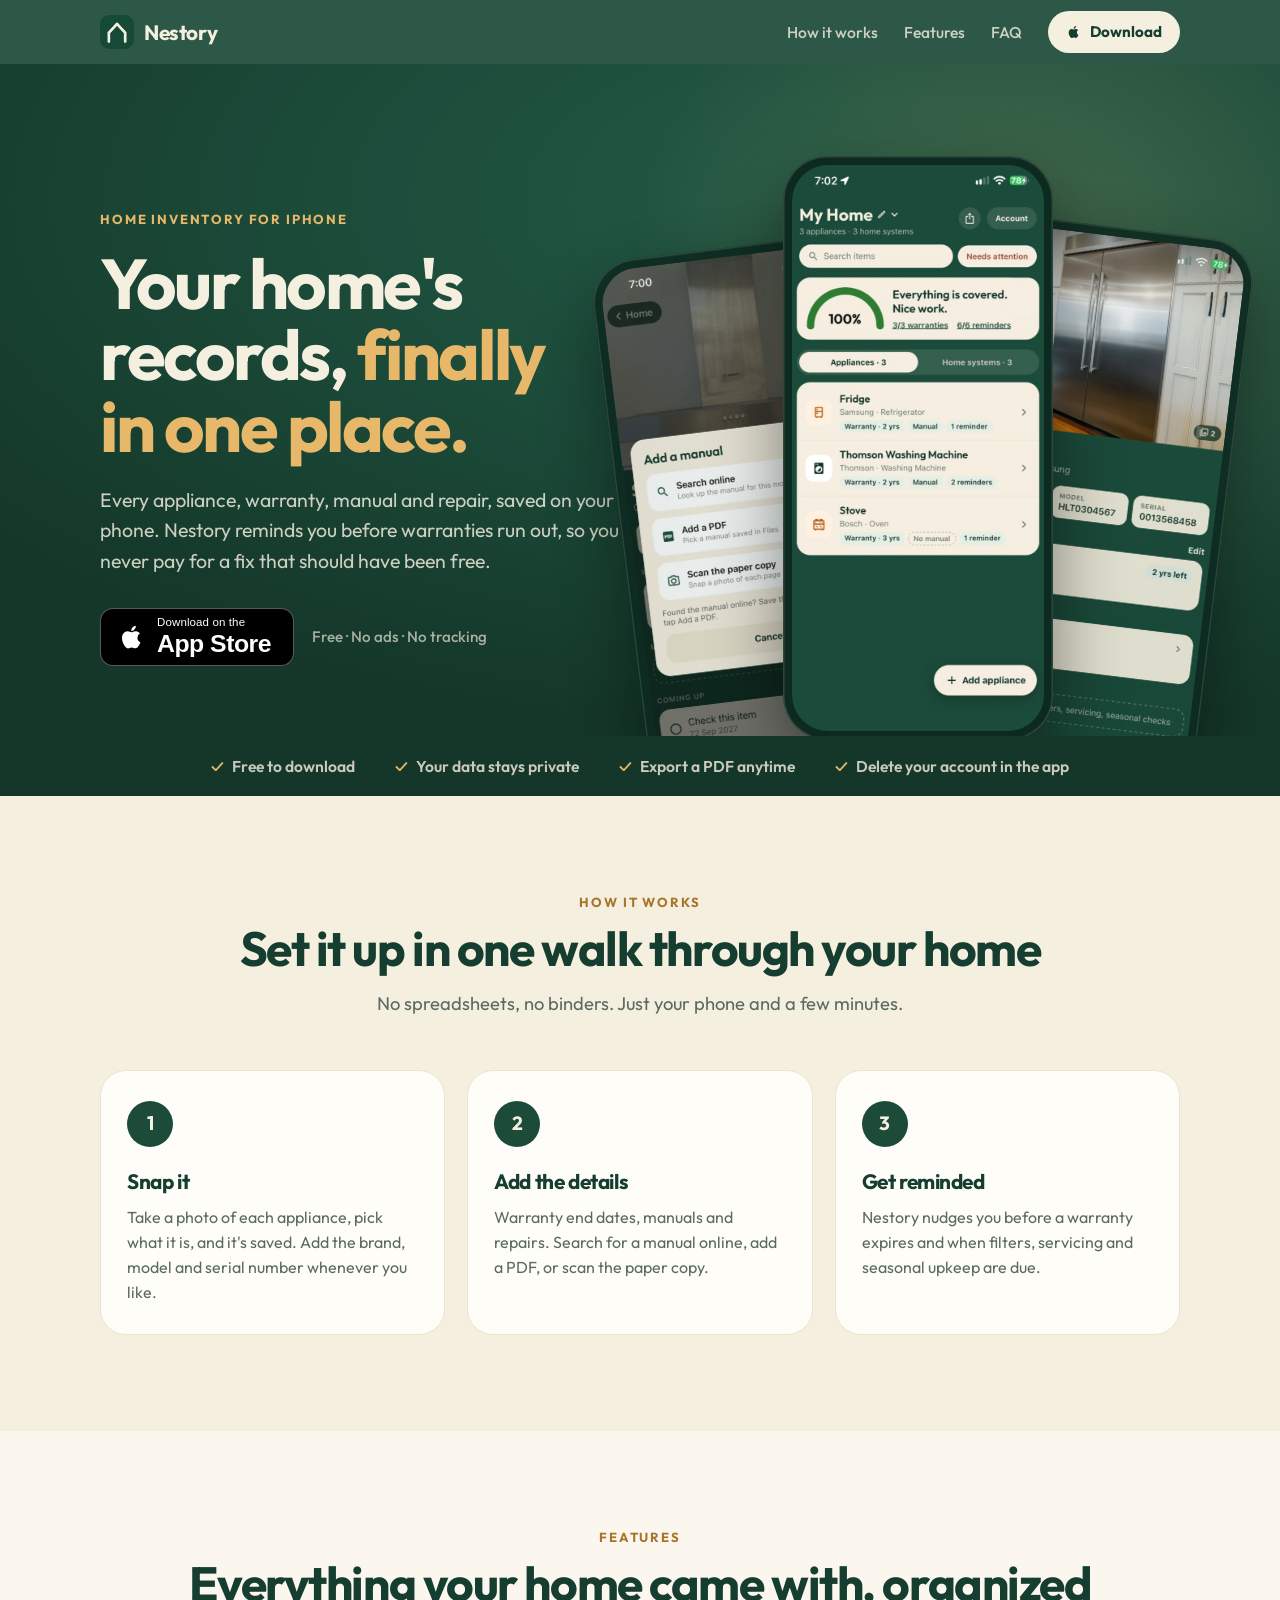
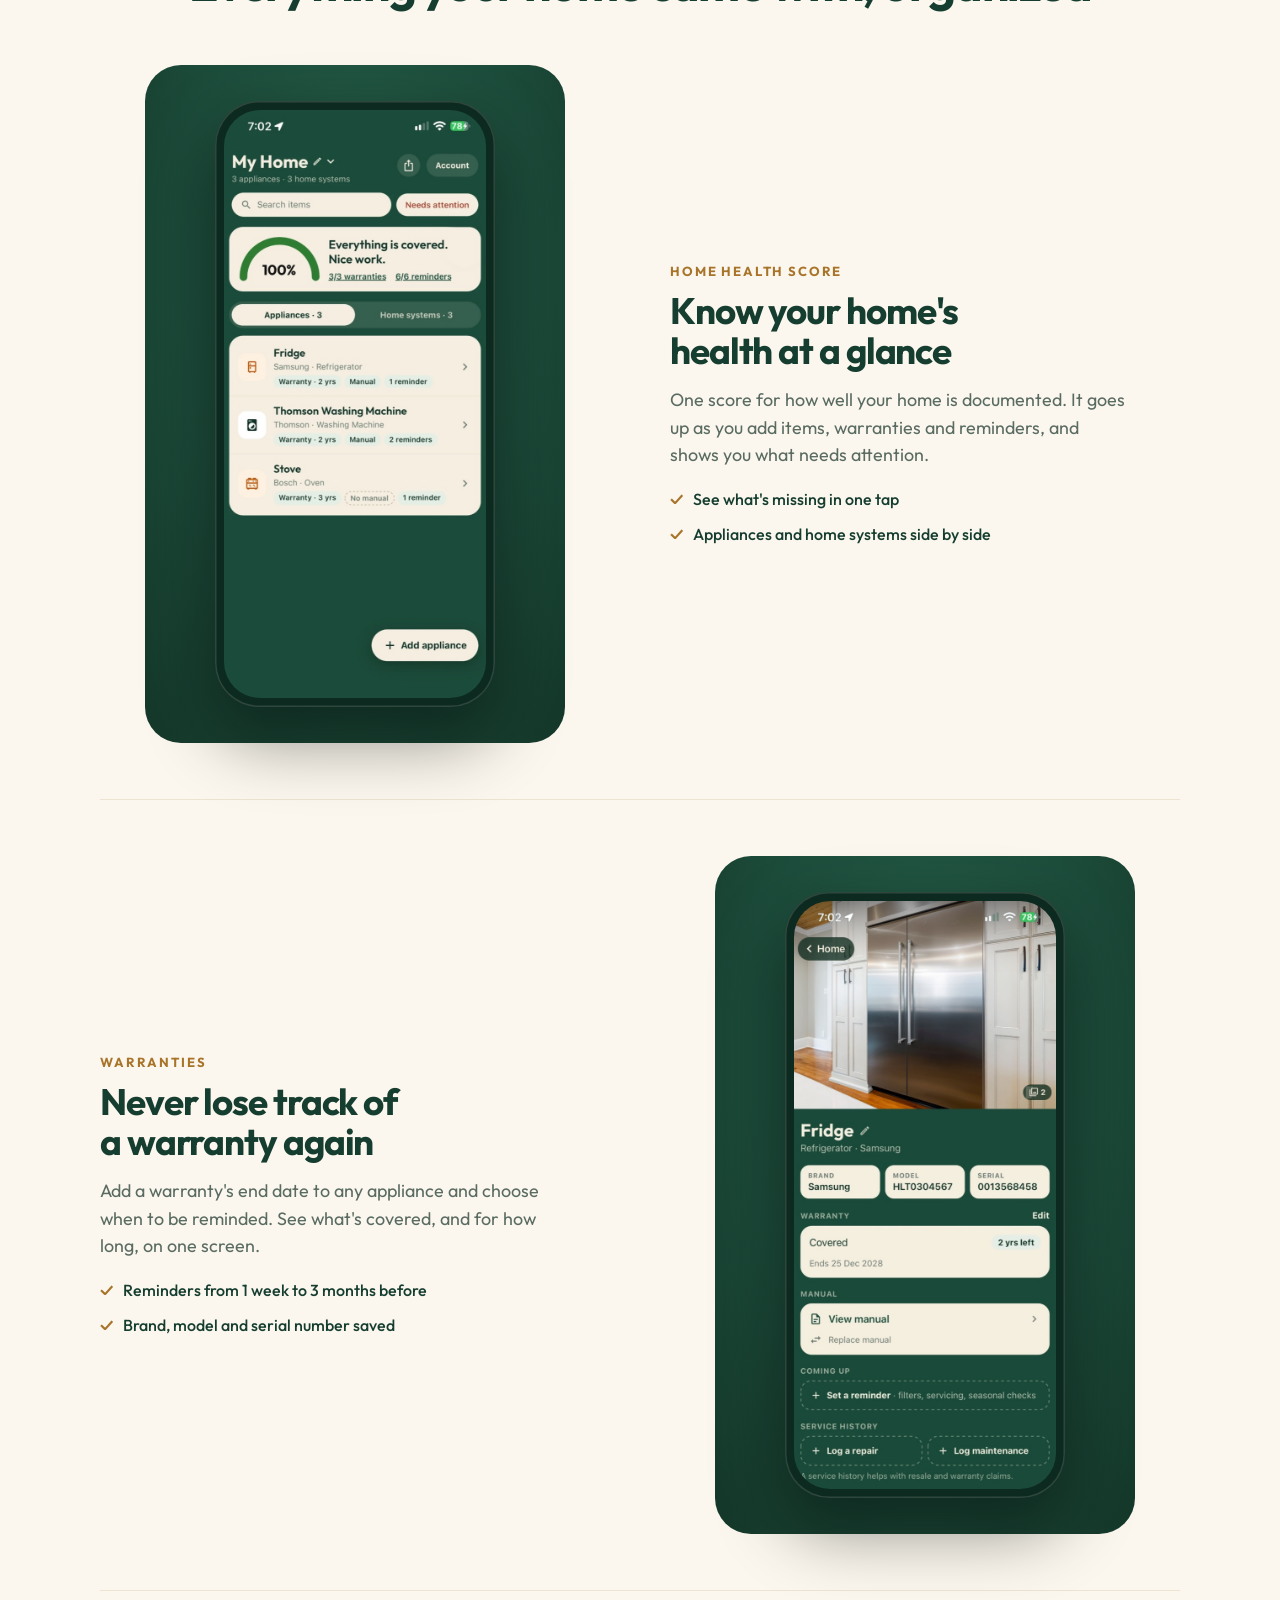
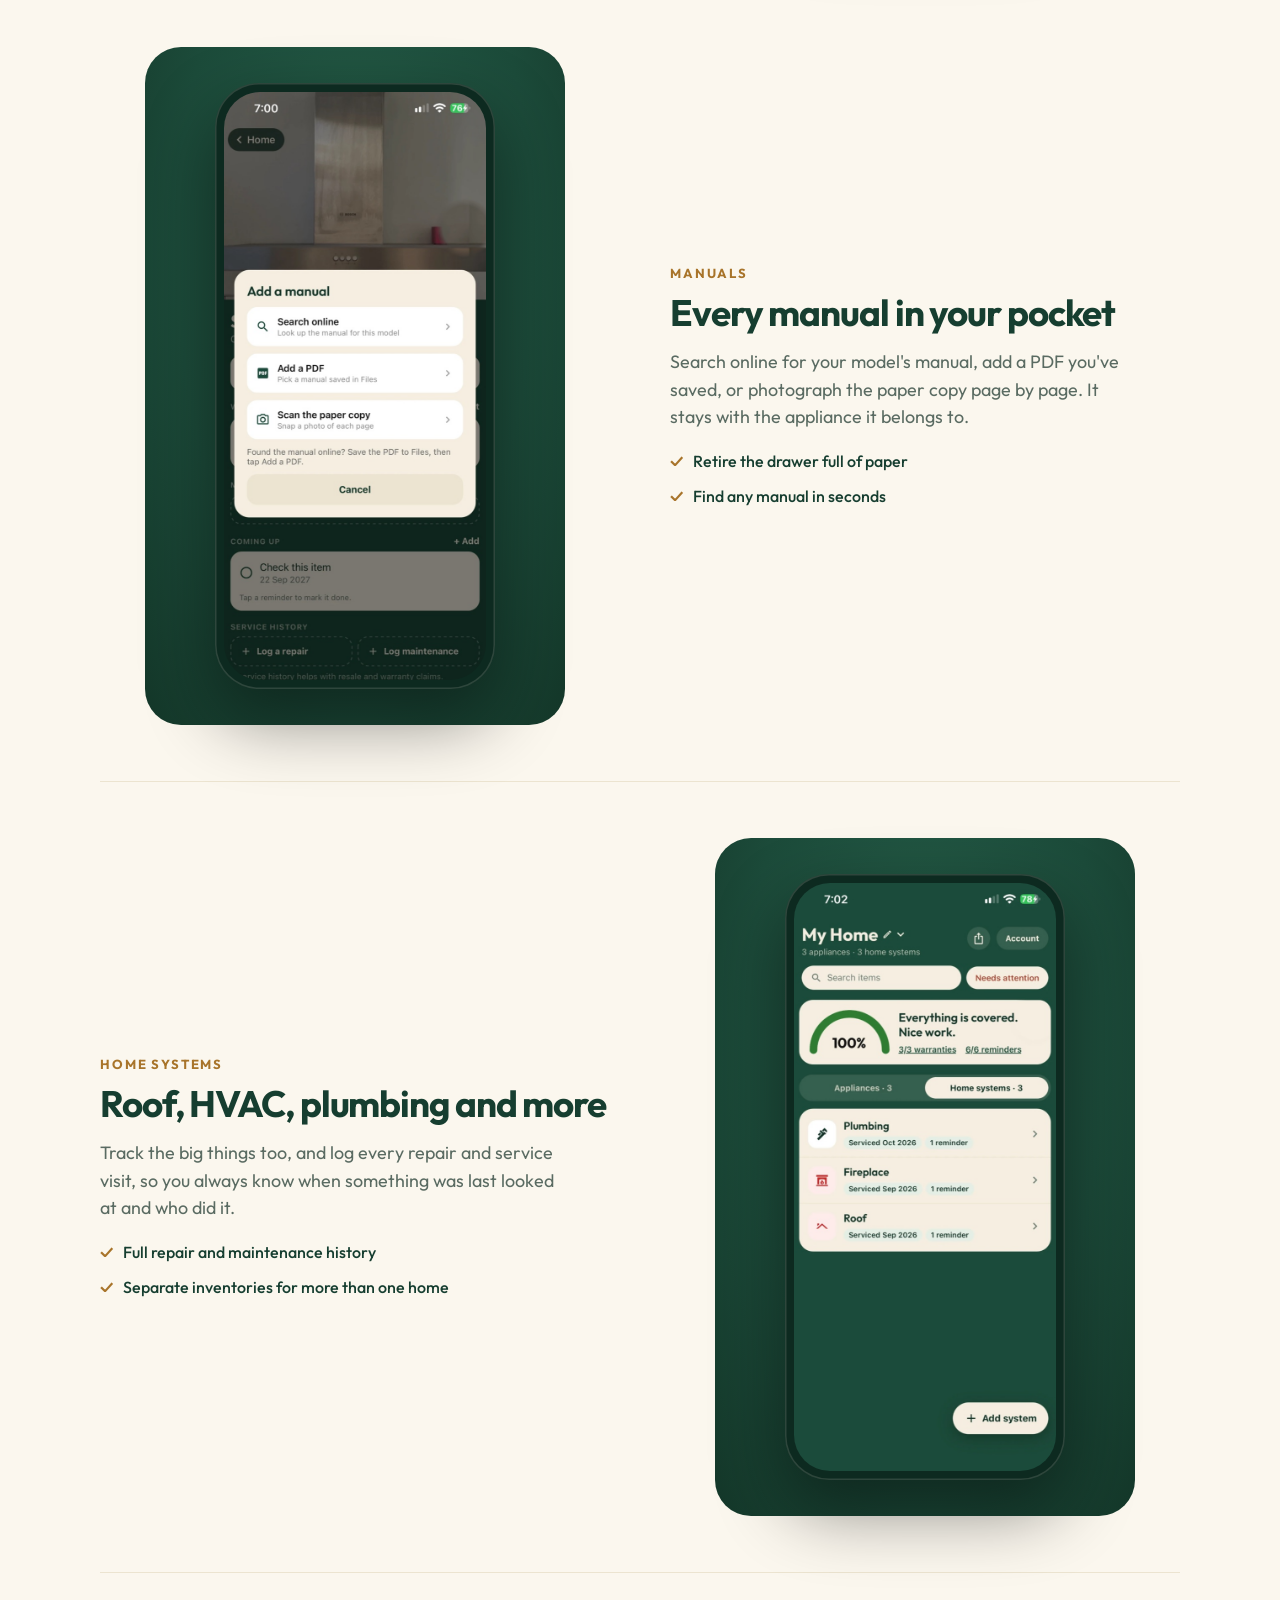
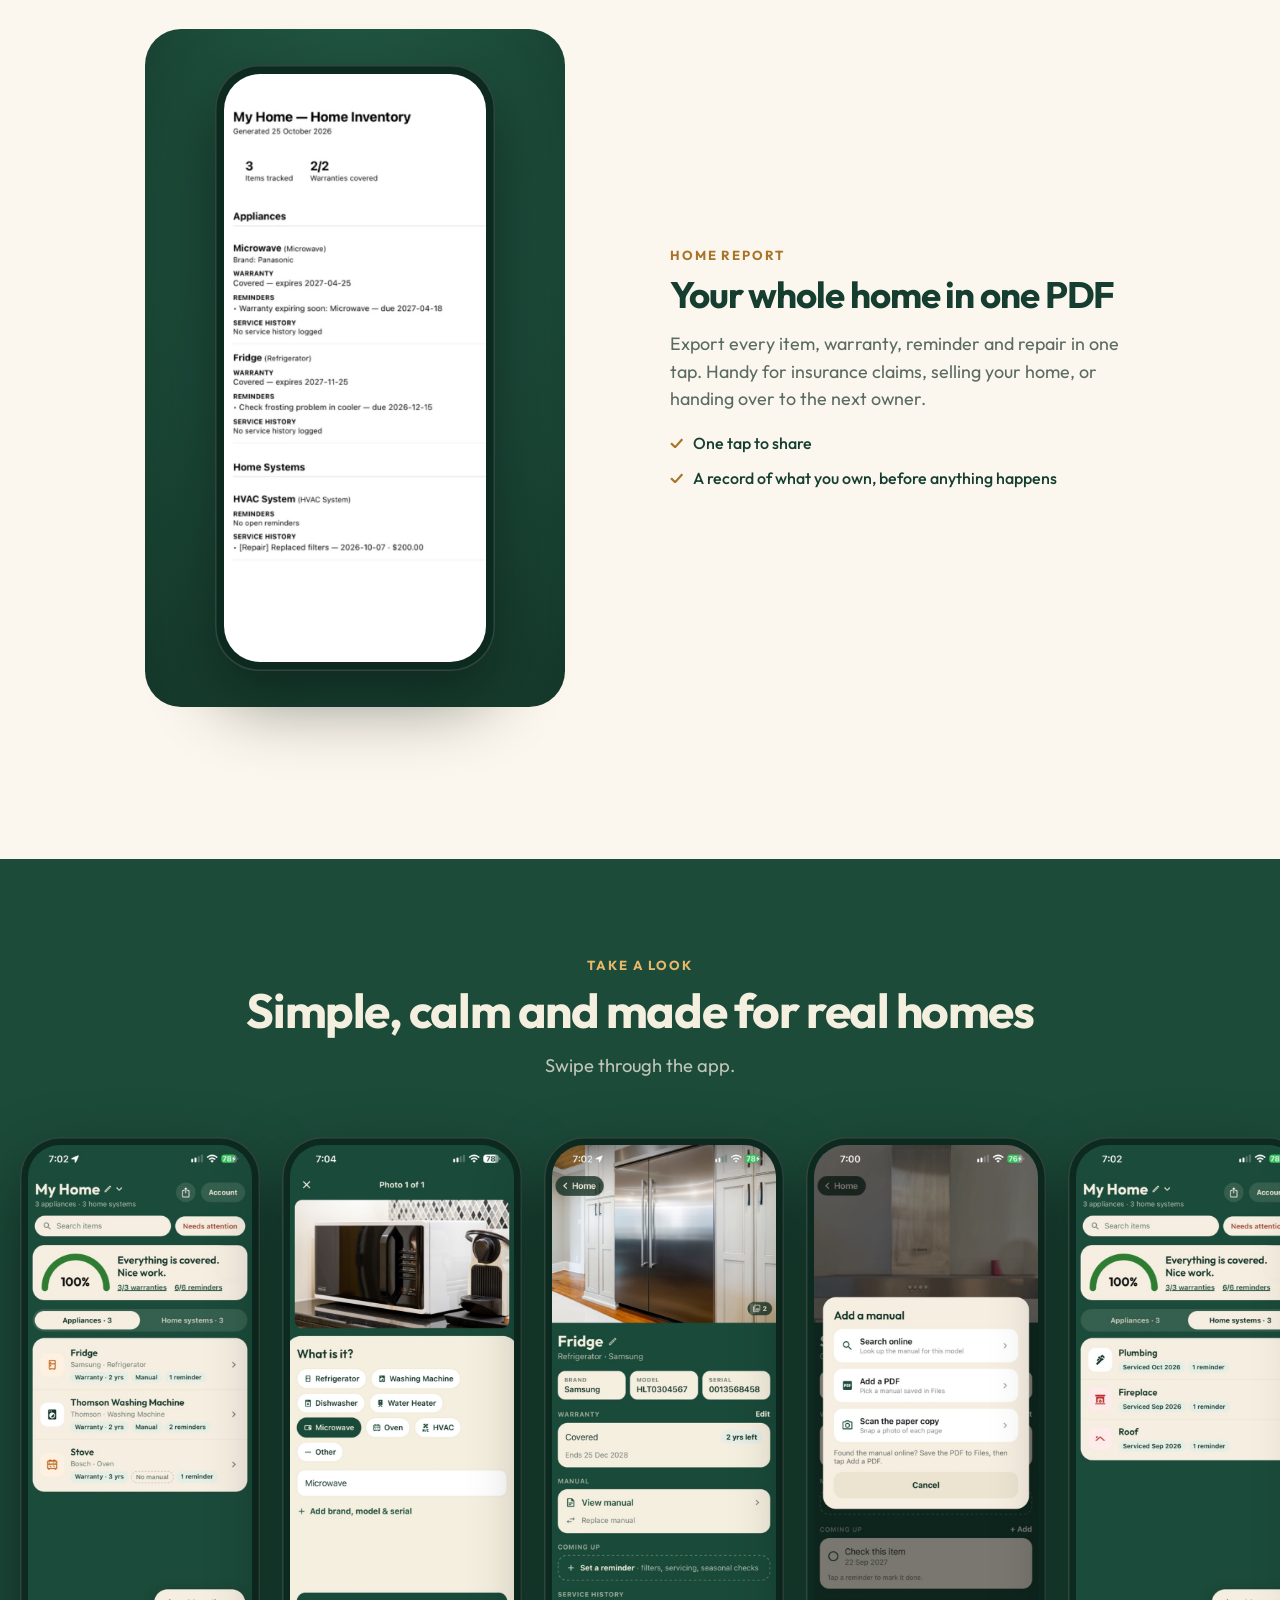
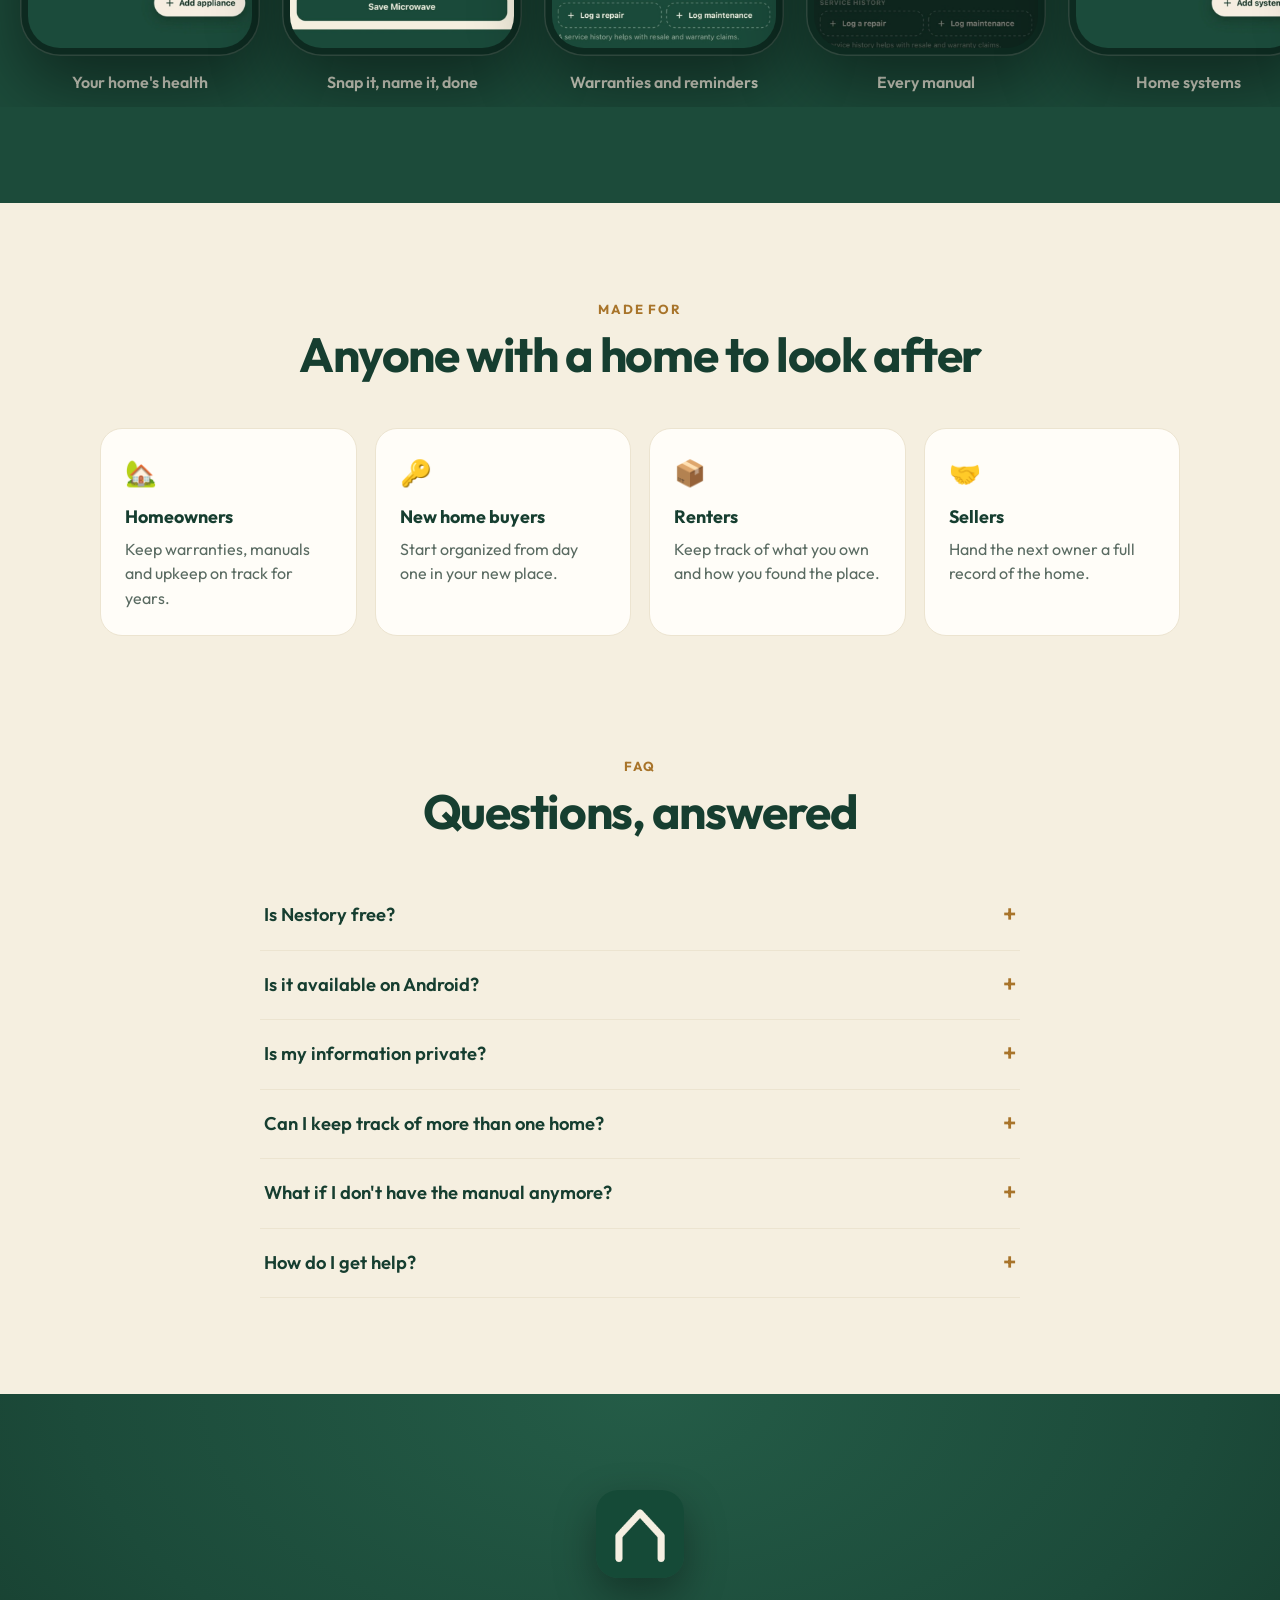
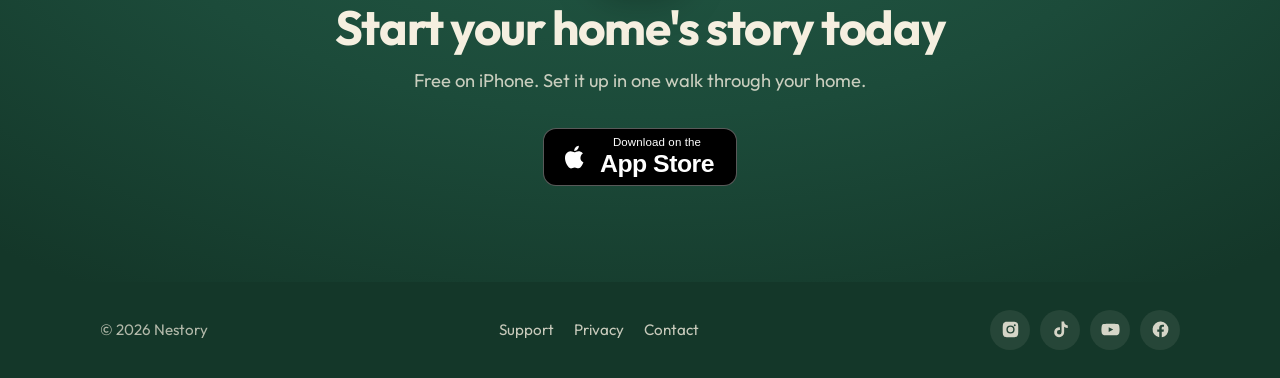
==== commit 94de7a0a: "Footer: Instagram, TikTok, YouTube and Facebook links Co-Authored-By: Claude Opus 5.5 <noreply@anthr" ====
--- a/index.html
+++ b/index.html
@@ -6,11 +6,52 @@
 <title>Nestory: Home Inventory for iPhone</title>
 <meta name="description" content="Nestory keeps every appliance, warranty, manual and repair for your home in one place, and reminds you before warranties run out. Free on iPhone.">
 <meta name="apple-itunes-app" content="app-id=6826665963">
+<meta property="og:site_name" content="Nestory">
+<meta property="og:type" content="website">
 <meta property="og:title" content="Nestory: Home Inventory">
 <meta property="og:description" content="Every warranty, manual and repair for your home, in one app. Free on iPhone.">
 <meta property="og:image" content="https://trynestory.com/img/og.jpg">
 <meta property="og:url" content="https://trynestory.com/">
 <meta name="twitter:card" content="summary_large_image">
+<link rel="canonical" href="https://trynestory.com/">
+<script type="application/ld+json">
+{
+  "@context": "https://schema.org",
+  "@graph": [
+    {
+      "@type": "WebSite",
+      "name": "Nestory",
+      "alternateName": "Nestory: Home Inventory",
+      "url": "https://trynestory.com/"
+    },
+    {
+      "@type": "Organization",
+      "name": "Nestory",
+      "url": "https://trynestory.com/",
+      "logo": "https://trynestory.com/img/icon.png",
+      "email": "hello.nestory.app@gmail.com",
+      "sameAs": [
+        "https://apps.apple.com/app/id6826665963",
+        "https://www.instagram.com/trynestory",
+        "https://www.tiktok.com/@nestory.home.app",
+        "https://www.youtube.com/@tryNestory",
+        "https://www.facebook.com/profile.php?id=61596191135458"
+      ]
+    },
+    {
+      "@type": "MobileApplication",
+      "name": "Nestory: Home Inventory",
+      "operatingSystem": "iOS",
+      "applicationCategory": "LifestyleApplication",
+      "description": "Keep every appliance, warranty, manual and repair for your home in one place, with reminders before warranties run out.",
+      "url": "https://trynestory.com/",
+      "downloadUrl": "https://apps.apple.com/app/id6826665963",
+      "image": "https://trynestory.com/img/og.jpg",
+      "offers": { "@type": "Offer", "price": "0", "priceCurrency": "USD" }
+    }
+  ]
+}
+</script>
 <link rel="icon" href="favicon.png">
 <link rel="apple-touch-icon" href="apple-touch-icon.png">
 <link rel="preconnect" href="https://fonts.googleapis.com">
@@ -136,6 +177,10 @@
   footer nav { gap: 20px; flex-wrap: wrap; }
   footer a { color: rgba(245,239,224,0.8); text-decoration: none; }
   footer a:hover { color: var(--cream); }
+  .socials { display: flex; gap: 10px; }
+  .socials a.soc { width: 40px; height: 40px; border-radius: 50%; display: grid; place-items: center; background: rgba(245,239,224,0.08); color: rgba(245,239,224,0.85); transition: background .15s, color .15s; }
+  .socials a.soc:hover { background: var(--gold); color: var(--green-3); }
+  .socials svg { width: 19px; height: 19px; }
 
   /* reveal on scroll */
   .reveal { opacity: 0; transform: translateY(24px); transition: opacity .7s ease, transform .7s ease; }
@@ -349,10 +394,14 @@
     <nav>
       <a href="support.html">Support</a>
       <a href="privacy.html">Privacy</a>
-      <a href="https://www.instagram.com/trynestory">Instagram</a>
-      <a href="https://www.tiktok.com/@trynestory">TikTok</a>
       <a href="mailto:hello.nestory.app@gmail.com">Contact</a>
     </nav>
+    <div class="socials">
+      <a class="soc" href="https://www.instagram.com/trynestory" aria-label="Nestory on Instagram" target="_blank" rel="noopener"><svg viewBox="0 0 24 24" fill="currentColor" aria-hidden="true"><path d="M12 2.2c3.2 0 3.6 0 4.8.1 1.2.1 1.8.2 2.2.4.6.2 1 .5 1.4.9.4.4.7.8.9 1.4.2.4.4 1 .4 2.2.1 1.3.1 1.6.1 4.8s0 3.6-.1 4.8c-.1 1.2-.2 1.8-.4 2.2-.2.6-.5 1-.9 1.4-.4.4-.8.7-1.4.9-.4.2-1 .4-2.2.4-1.3.1-1.6.1-4.8.1s-3.6 0-4.8-.1c-1.2-.1-1.8-.2-2.2-.4-.6-.2-1-.5-1.4-.9-.4-.4-.7-.8-.9-1.4-.2-.4-.4-1-.4-2.2C2.2 15.6 2.2 15.2 2.2 12s0-3.6.1-4.8c.1-1.2.2-1.8.4-2.2.2-.6.5-1 .9-1.4.4-.4.8-.7 1.4-.9.4-.2 1-.4 2.2-.4C8.4 2.2 8.8 2.2 12 2.2zm0 4.6a5.2 5.2 0 1 0 0 10.4 5.2 5.2 0 0 0 0-10.4zm0 8.6a3.4 3.4 0 1 1 0-6.8 3.4 3.4 0 0 1 0 6.8zm5.4-9.9a1.2 1.2 0 1 0 0 2.4 1.2 1.2 0 0 0 0-2.4z"/></svg></a>
+      <a class="soc" href="https://www.tiktok.com/@nestory.home.app" aria-label="Nestory on TikTok" target="_blank" rel="noopener"><svg viewBox="0 0 24 24" fill="currentColor" aria-hidden="true"><path d="M16.6 2h-3.3v13.4a2.9 2.9 0 1 1-2.9-2.9c.3 0 .6 0 .9.1V9.2a6.3 6.3 0 1 0 5.3 6.2V8.6a7.9 7.9 0 0 0 4.6 1.5V6.8a4.6 4.6 0 0 1-4.6-4.8z"/></svg></a>
+      <a class="soc" href="https://www.youtube.com/@tryNestory" aria-label="Nestory on YouTube" target="_blank" rel="noopener"><svg viewBox="0 0 24 24" fill="currentColor" aria-hidden="true"><path d="M23 7.2a3 3 0 0 0-2.1-2.1C19 4.6 12 4.6 12 4.6s-7 0-8.9.5A3 3 0 0 0 1 7.2 31 31 0 0 0 .5 12 31 31 0 0 0 1 16.8a3 3 0 0 0 2.1 2.1c1.9.5 8.9.5 8.9.5s7 0 8.9-.5a3 3 0 0 0 2.1-2.1 31 31 0 0 0 .5-4.8 31 31 0 0 0-.5-4.8zM9.7 15V9l5.8 3-5.8 3z"/></svg></a>
+      <a class="soc" href="https://www.facebook.com/profile.php?id=61596191135458" aria-label="Nestory on Facebook" target="_blank" rel="noopener"><svg viewBox="0 0 24 24" fill="currentColor" aria-hidden="true"><path d="M22 12a10 10 0 1 0-11.6 9.9v-7H7.9V12h2.5V9.8c0-2.5 1.5-3.9 3.8-3.9 1.1 0 2.2.2 2.2.2v2.5h-1.3c-1.2 0-1.6.8-1.6 1.6V12h2.8l-.4 2.9h-2.3v7A10 10 0 0 0 22 12z"/></svg></a>
+    </div>
   </div>
 </footer>
 
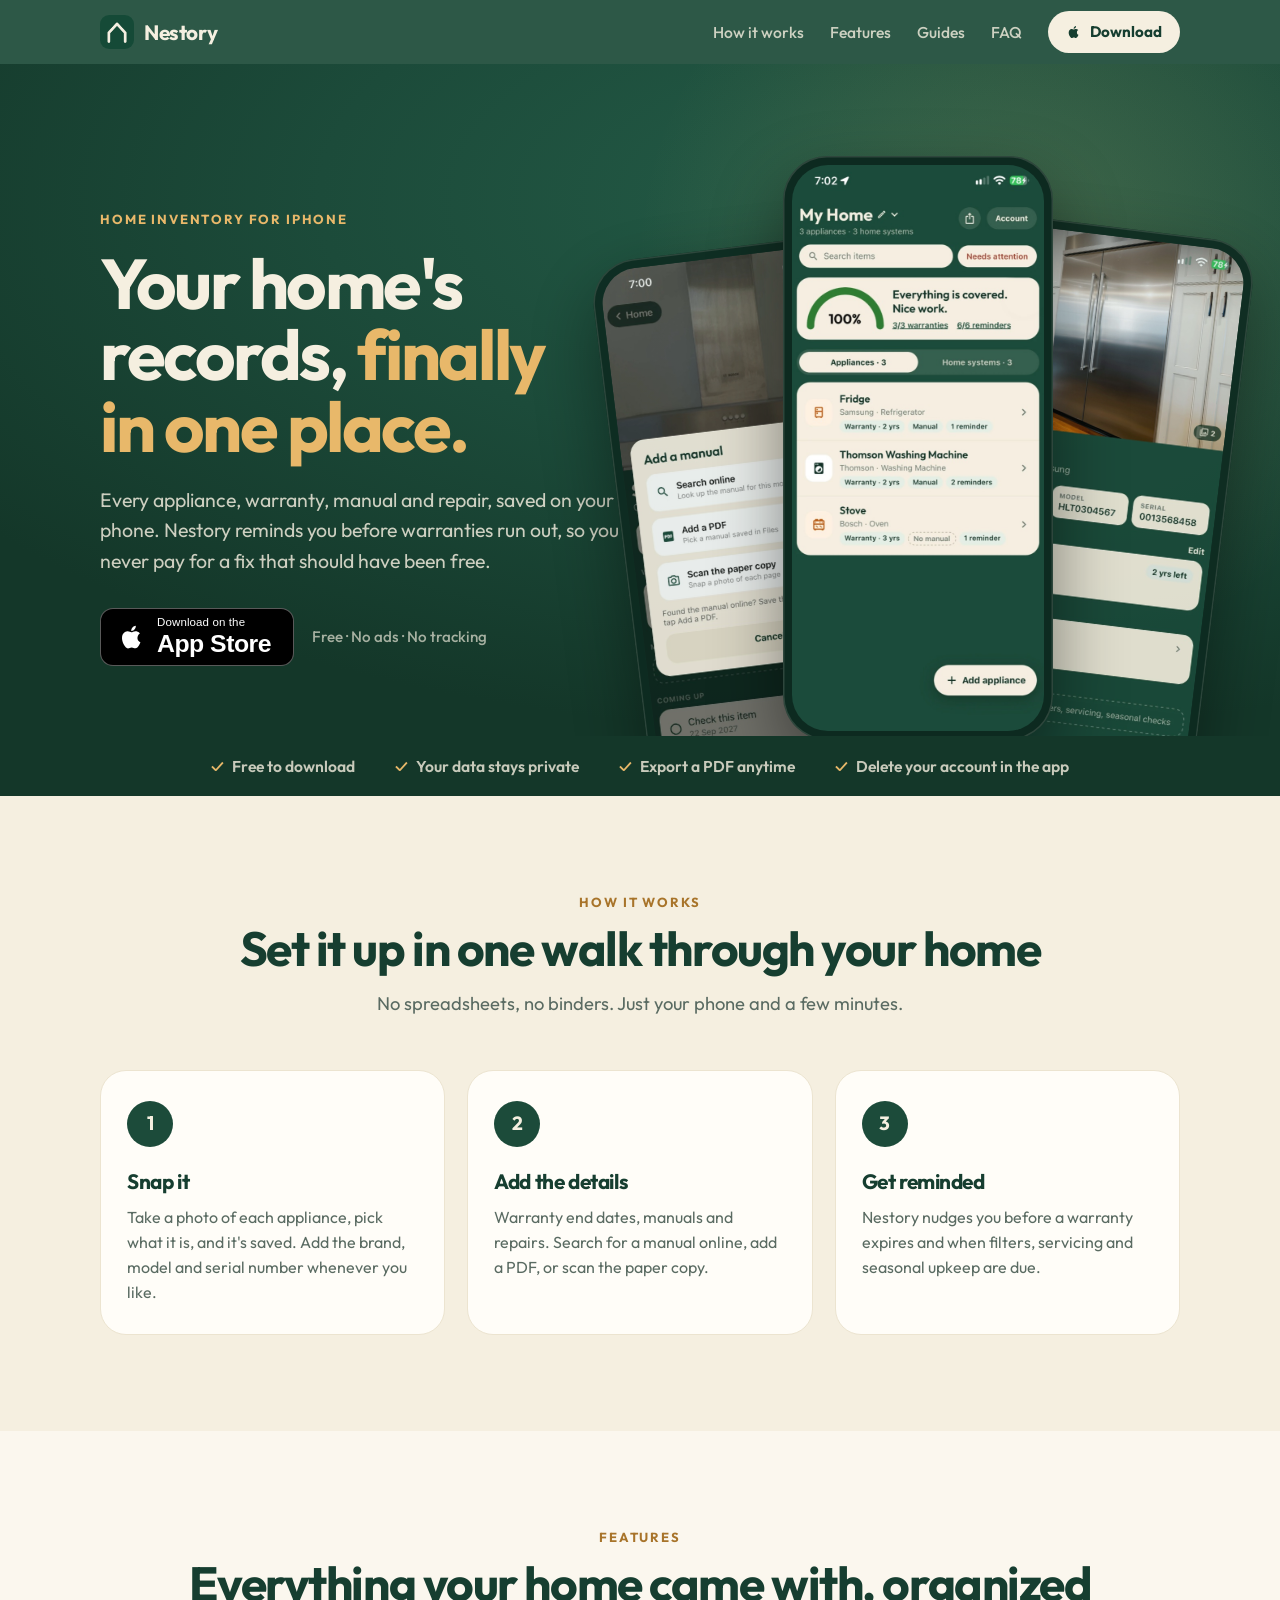
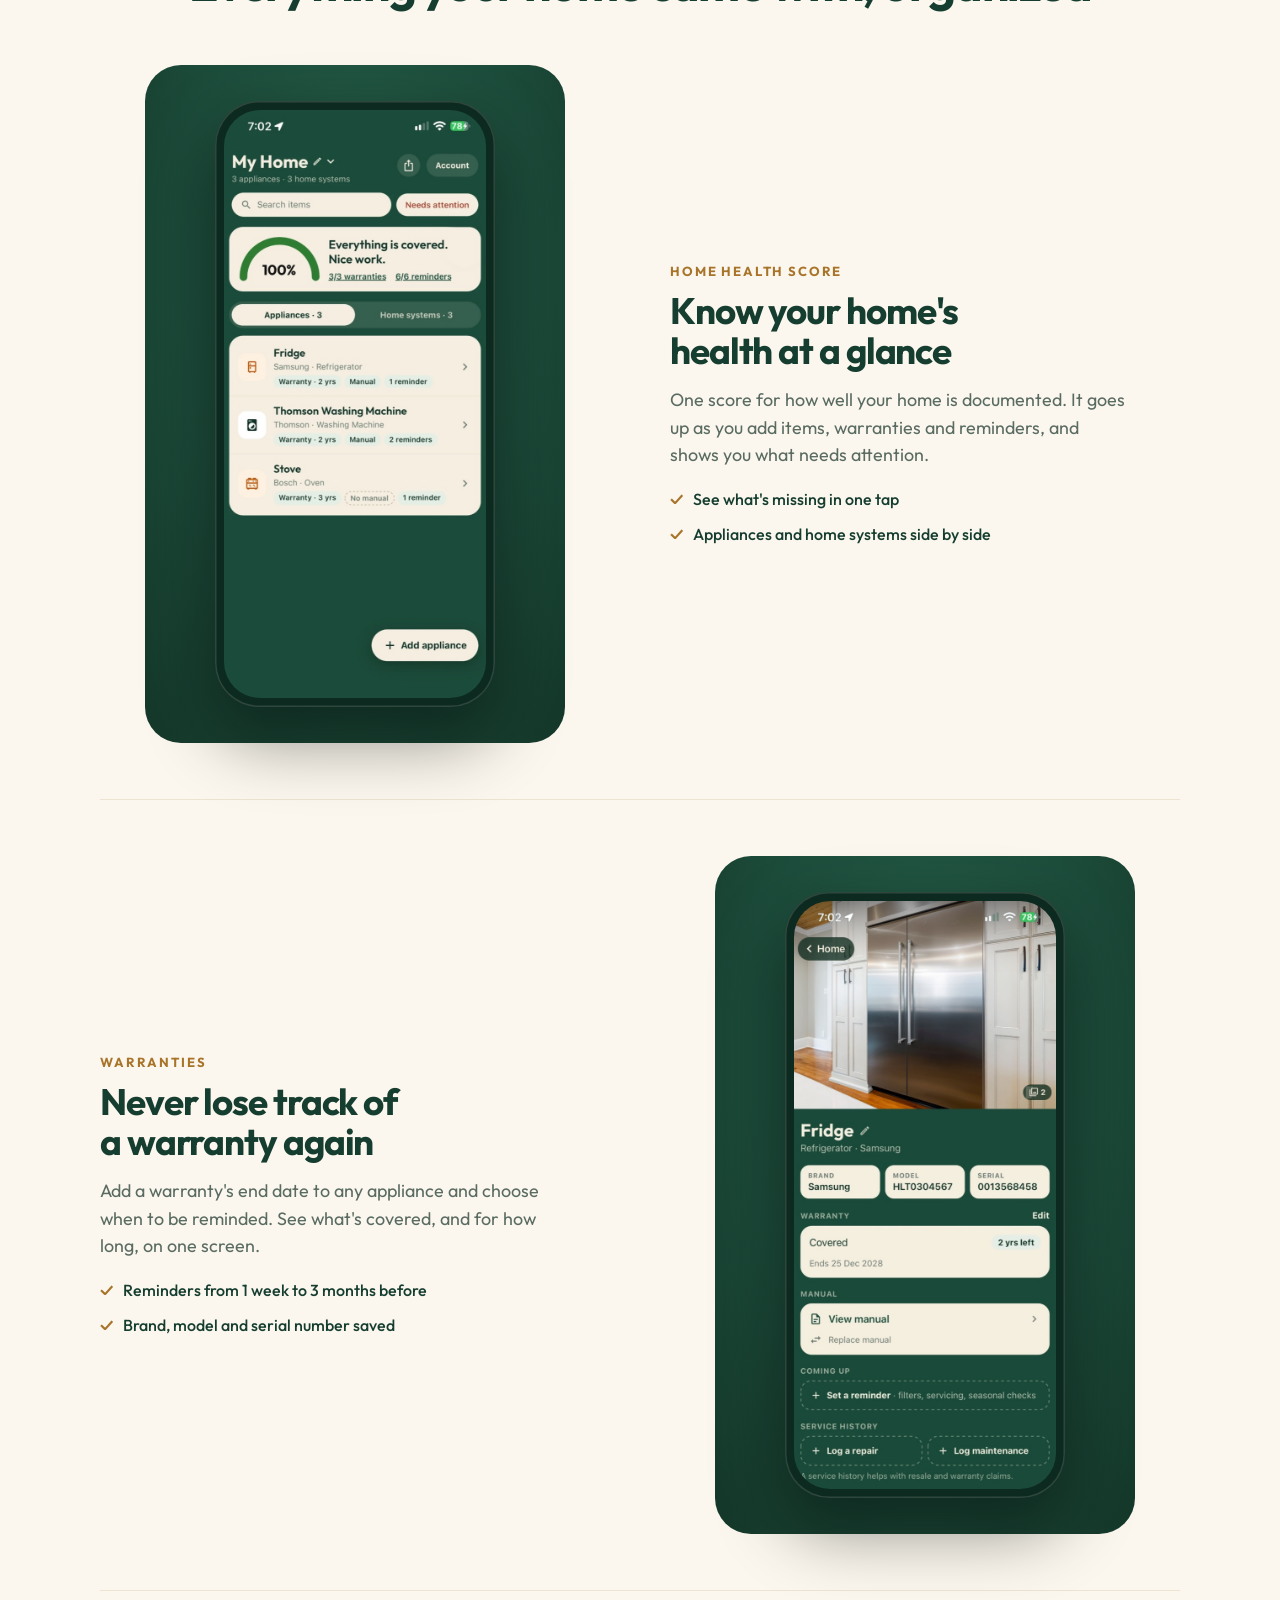
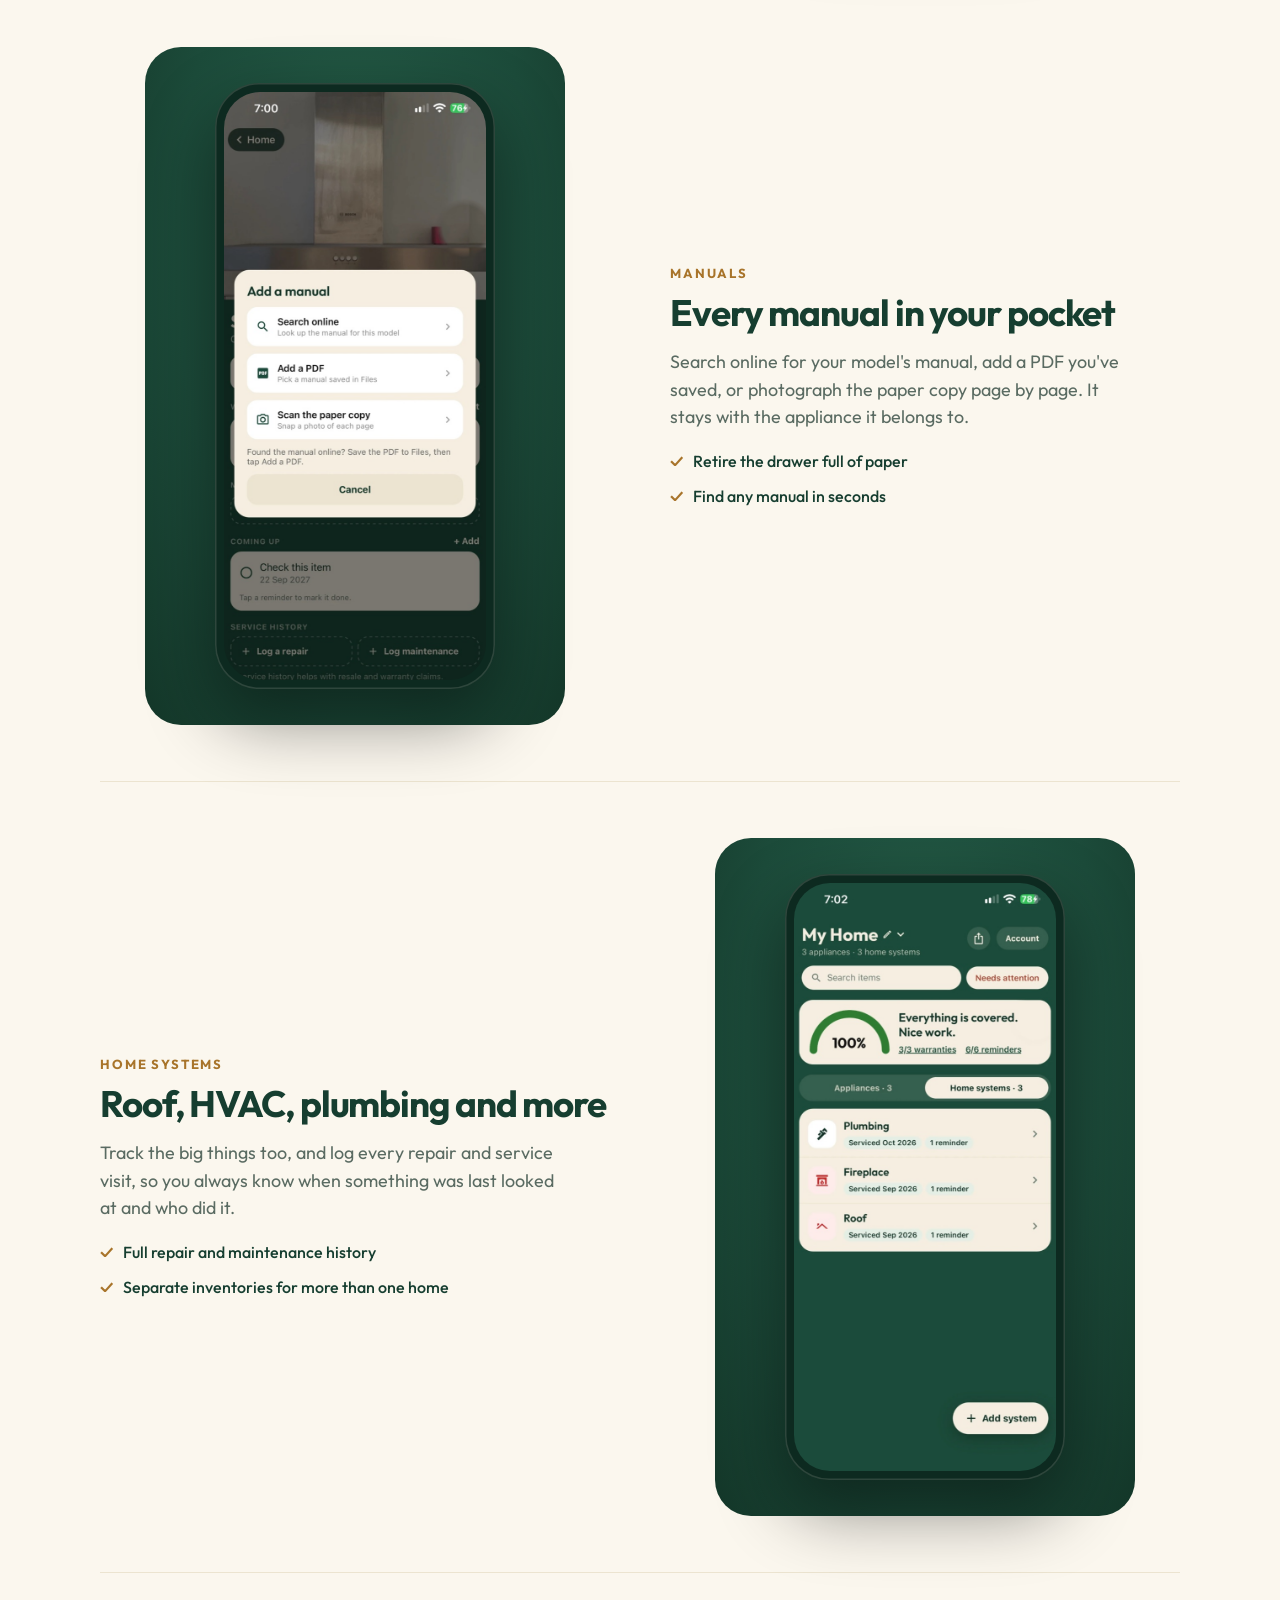
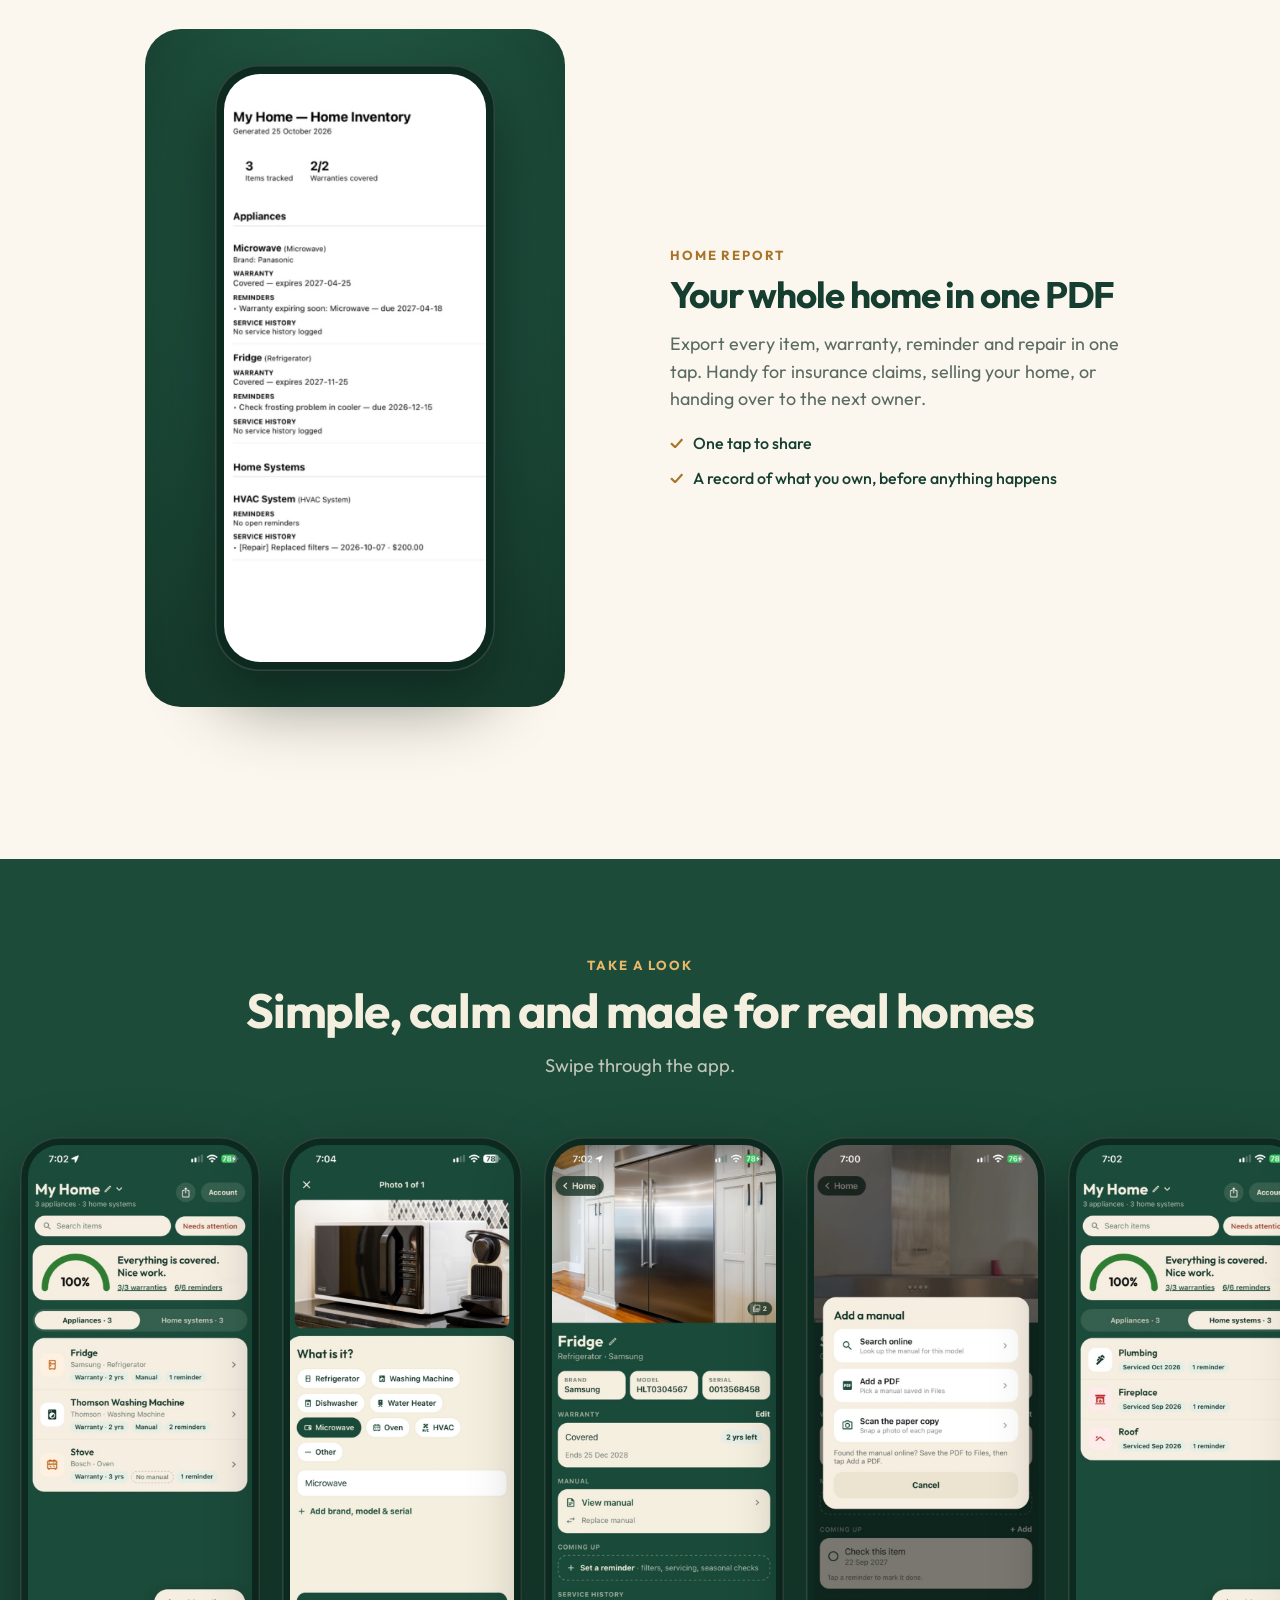
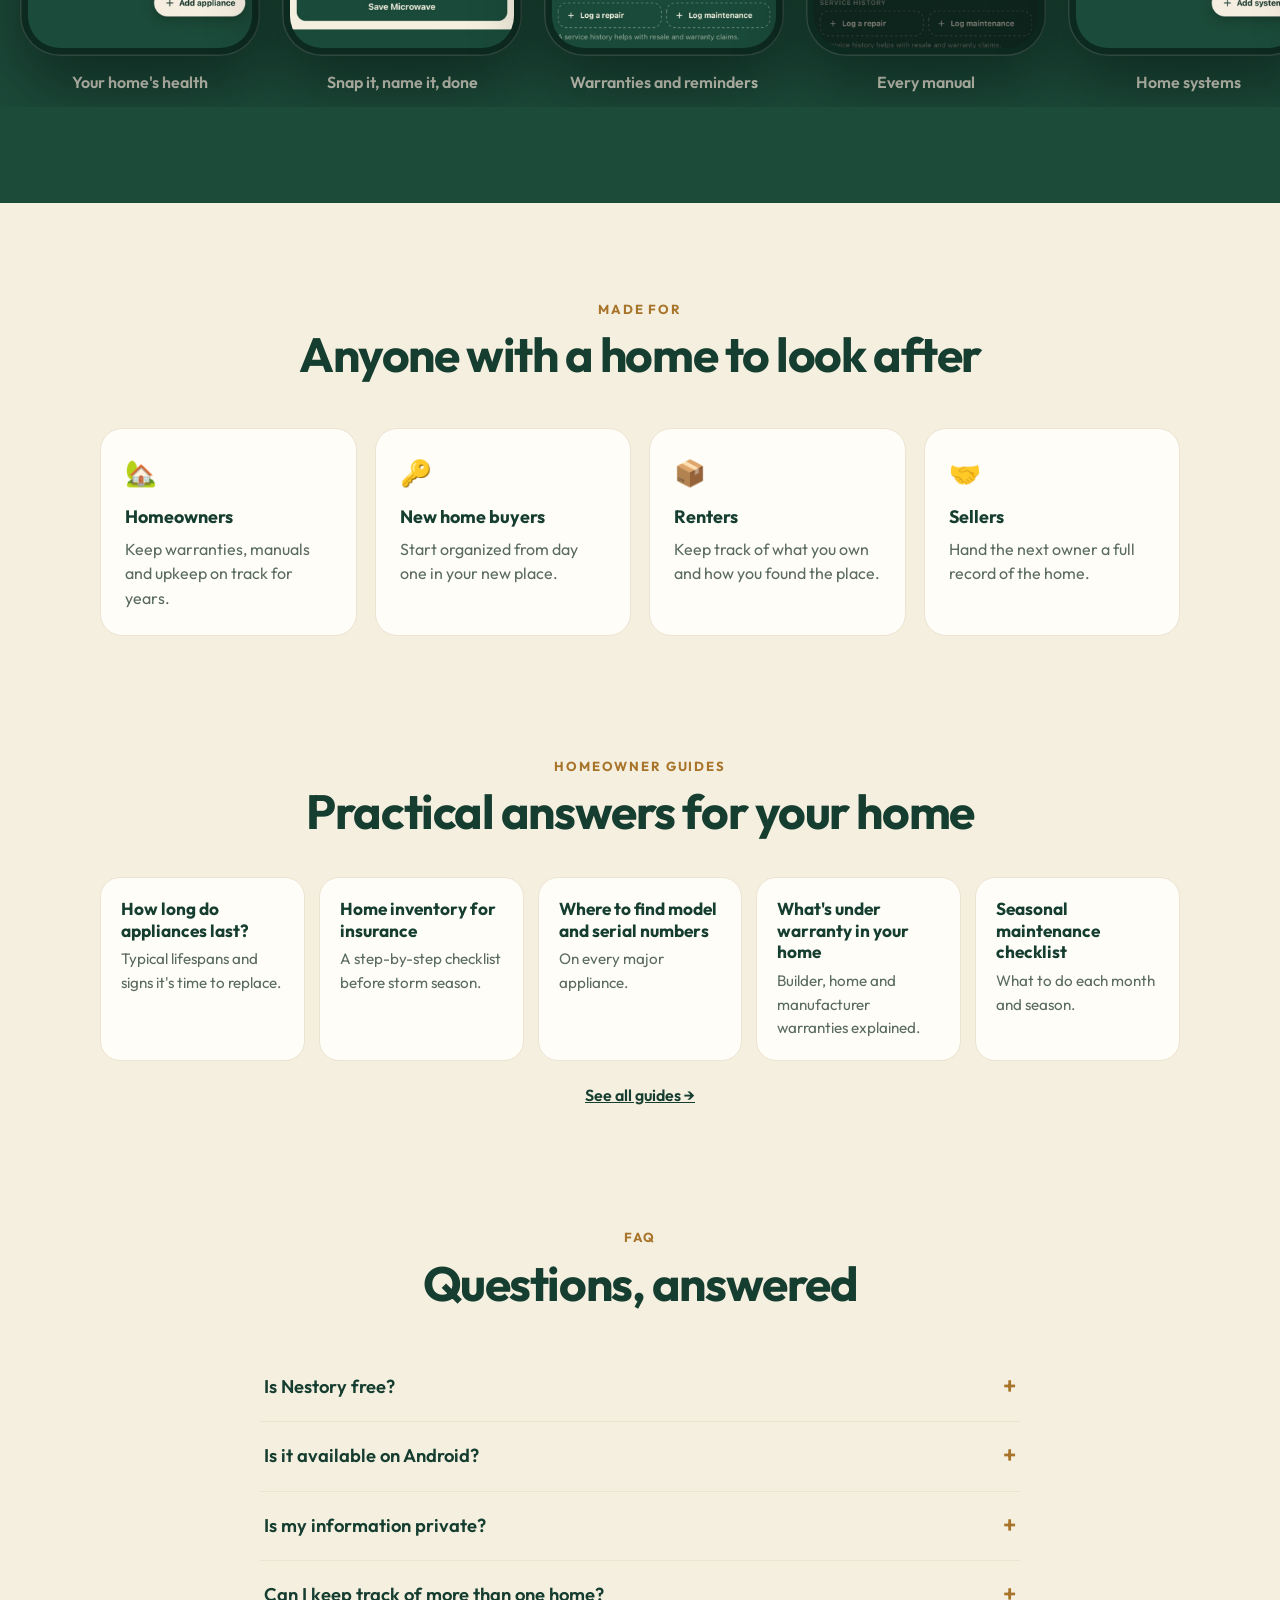
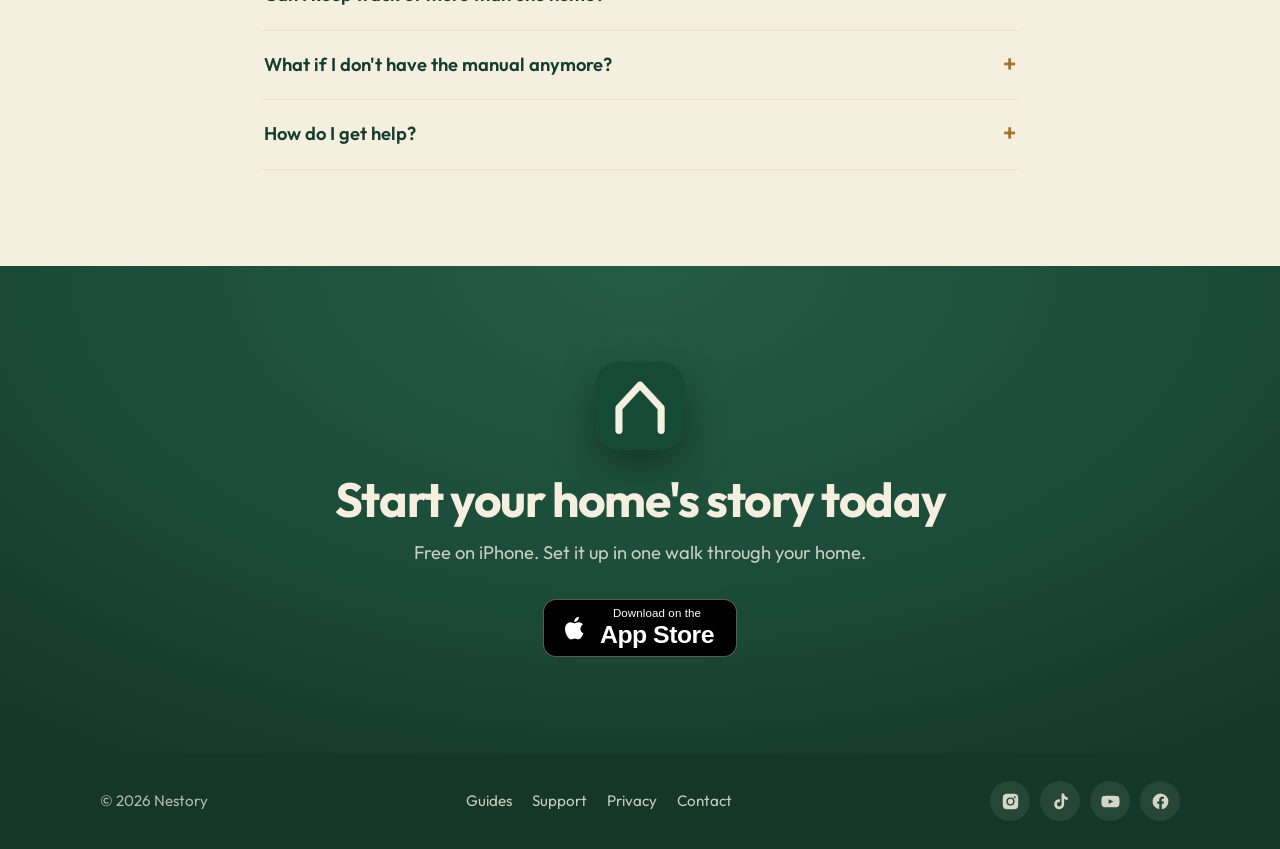
==== commit bcef19ef: "Add 5 homeowner guides and a guides page, linked from the homepage, sitemap and llms.txt Co-Authored" ====
--- a/index.html
+++ b/index.html
@@ -52,8 +52,65 @@
   ]
 }
 </script>
+<script type="application/ld+json">
+{
+  "@context": "https://schema.org",
+  "@type": "FAQPage",
+  "mainEntity": [
+    {
+      "@type": "Question",
+      "name": "Is Nestory free?",
+      "acceptedAnswer": {
+        "@type": "Answer",
+        "text": "Yes. Nestory is free to download, with no ads."
+      }
+    },
+    {
+      "@type": "Question",
+      "name": "Is it available on Android?",
+      "acceptedAnswer": {
+        "@type": "Answer",
+        "text": "Not yet. Nestory is available for iPhone today."
+      }
+    },
+    {
+      "@type": "Question",
+      "name": "Is my information private?",
+      "acceptedAnswer": {
+        "@type": "Answer",
+        "text": "Yes. No ads, no tracking, and we never sell your data or ask for your address. You can delete your account and everything in it from inside the app. Read the privacy policy."
+      }
+    },
+    {
+      "@type": "Question",
+      "name": "Can I keep track of more than one home?",
+      "acceptedAnswer": {
+        "@type": "Answer",
+        "text": "Yes. Keep separate inventories for your house, a rental or a vacation home, and switch between them in a tap."
+      }
+    },
+    {
+      "@type": "Question",
+      "name": "What if I don't have the manual anymore?",
+      "acceptedAnswer": {
+        "@type": "Answer",
+        "text": "Search for your model's manual online right from the app and save it, or add a PDF you've downloaded. If you still have the paper copy, scan it page by page."
+      }
+    },
+    {
+      "@type": "Question",
+      "name": "How do I get help?",
+      "acceptedAnswer": {
+        "@type": "Answer",
+        "text": "Visit the support page or email hello.nestory.app@gmail.com."
+      }
+    }
+  ]
+}
+</script>
 <link rel="icon" href="favicon.png">
 <link rel="apple-touch-icon" href="apple-touch-icon.png">
+<link rel="preload" as="image" href="img/1-dashboard.jpg">
 <link rel="preconnect" href="https://fonts.googleapis.com">
 <link rel="preconnect" href="https://fonts.gstatic.com" crossorigin>
 <link href="https://fonts.googleapis.com/css2?family=Outfit:wght@400;500;600;700&display=swap" rel="stylesheet">
@@ -156,6 +213,11 @@
   .who span { display: block; margin-top: 6px; color: var(--muted); }
   .who .ico { font-size: 1.6rem; margin-bottom: 10px; }
 
+  .guides { display: grid; grid-template-columns: repeat(auto-fill, minmax(200px, 1fr)); gap: 14px; margin-top: 40px; }
+  .guides a { display: block; background: #fffdf8; border: 1px solid var(--cream-2); border-radius: 20px; padding: 20px; text-decoration: none; color: var(--ink); }
+  .guides a b { display: block; font-size: 1.08rem; line-height: 1.25; }
+  .guides a span { display: block; margin-top: 6px; color: var(--muted); font-size: 0.95rem; }
+  .guides a:hover { border-color: var(--gold); }
   /* faq */
   .faq { max-width: 760px; margin: 44px auto 0; }
   details { border-bottom: 1px solid var(--cream-2); padding: 20px 4px; }
@@ -226,6 +288,7 @@
     <nav>
       <a class="link" href="#how">How it works</a>
       <a class="link" href="#features">Features</a>
+      <a class="link" href="/guides/">Guides</a>
       <a class="link" href="#faq">FAQ</a>
       <a class="btn" href="https://apps.apple.com/app/id6826665963"><svg viewBox="0 0 24 24" fill="currentColor" aria-hidden="true"><path d="M16.37 12.6c-.02-2.3 1.88-3.4 1.96-3.46-1.07-1.56-2.73-1.78-3.32-1.8-1.41-.14-2.76.83-3.48.83-.72 0-1.82-.81-3-.79-1.54.02-2.96.9-3.76 2.27-1.6 2.78-.41 6.9 1.15 9.16.76 1.1 1.67 2.34 2.86 2.3 1.15-.05 1.58-.74 2.97-.74 1.38 0 1.78.74 2.99.72 1.24-.02 2.02-1.12 2.77-2.23.87-1.28 1.23-2.52 1.25-2.58-.03-.01-2.4-.92-2.42-3.66zM14.1 5.86c.63-.77 1.06-1.83.94-2.89-.91.04-2.02.61-2.67 1.37-.58.67-1.1 1.76-.96 2.8 1.02.08 2.06-.52 2.69-1.28z"/></svg>Download</a>
     </nav>
@@ -244,9 +307,9 @@
       </div>
     </div>
     <div class="hero-phones" aria-hidden="true">
-      <div class="phone p3"><img src="img/4-manual.jpg" alt=""></div>
-      <div class="phone p2"><img src="img/3-warranty.jpg" alt=""></div>
-      <div class="phone p1"><img src="img/1-dashboard.jpg" alt=""></div>
+      <div class="phone p3"><img width="646" height="1400" src="img/4-manual.jpg" alt=""></div>
+      <div class="phone p2"><img width="646" height="1400" src="img/3-warranty.jpg" alt=""></div>
+      <div class="phone p1"><img width="646" height="1400" src="img/1-dashboard.jpg" alt=""></div>
     </div>
   </div>
 </div>
@@ -278,7 +341,7 @@
     </div>
 
     <div class="feature reveal">
-      <div class="shot"><div class="bg"><div class="phone"><img src="img/1-dashboard.jpg" alt="Home health score on the Nestory home screen" loading="lazy"></div></div></div>
+      <div class="shot"><div class="bg"><div class="phone"><img width="646" height="1400" src="img/1-dashboard.jpg" alt="Home health score on the Nestory home screen" loading="lazy"></div></div></div>
       <div>
         <div class="eyebrow">Home health score</div>
         <h3>Know your home's health at a glance</h3>
@@ -288,7 +351,7 @@
     </div>
 
     <div class="feature flip reveal">
-      <div class="shot"><div class="bg"><div class="phone"><img src="img/3-warranty.jpg" alt="A fridge's warranty in Nestory with 2 years left" loading="lazy"></div></div></div>
+      <div class="shot"><div class="bg"><div class="phone"><img width="646" height="1400" src="img/3-warranty.jpg" alt="A fridge's warranty in Nestory with 2 years left" loading="lazy"></div></div></div>
       <div>
         <div class="eyebrow">Warranties</div>
         <h3>Never lose track of a warranty again</h3>
@@ -298,7 +361,7 @@
     </div>
 
     <div class="feature reveal">
-      <div class="shot"><div class="bg"><div class="phone"><img src="img/4-manual.jpg" alt="Adding a manual in Nestory" loading="lazy"></div></div></div>
+      <div class="shot"><div class="bg"><div class="phone"><img width="646" height="1400" src="img/4-manual.jpg" alt="Adding a manual in Nestory" loading="lazy"></div></div></div>
       <div>
         <div class="eyebrow">Manuals</div>
         <h3>Every manual in your pocket</h3>
@@ -308,7 +371,7 @@
     </div>
 
     <div class="feature flip reveal">
-      <div class="shot"><div class="bg"><div class="phone"><img src="img/5-systems.jpg" alt="Home systems and repair history in Nestory" loading="lazy"></div></div></div>
+      <div class="shot"><div class="bg"><div class="phone"><img width="646" height="1400" src="img/5-systems.jpg" alt="Home systems and repair history in Nestory" loading="lazy"></div></div></div>
       <div>
         <div class="eyebrow">Home systems</div>
         <h3>Roof, HVAC, plumbing and more</h3>
@@ -318,7 +381,7 @@
     </div>
 
     <div class="feature reveal">
-      <div class="shot"><div class="bg"><div class="phone"><img src="img/6-export.jpg" alt="Nestory's PDF home report" loading="lazy"></div></div></div>
+      <div class="shot"><div class="bg"><div class="phone"><img width="646" height="1400" src="img/6-export.jpg" alt="Nestory's PDF home report" loading="lazy"></div></div></div>
       <div>
         <div class="eyebrow">Home report</div>
         <h3>Your whole home in one PDF</h3>
@@ -336,12 +399,12 @@
     <p class="sub">Swipe through the app.</p>
   </div>
   <div class="rail">
-    <figure><div class="phone"><img src="img/1-dashboard.jpg" alt="" loading="lazy"></div><figcaption>Your home's health</figcaption></figure>
-    <figure><div class="phone"><img src="img/2-identify.jpg" alt="" loading="lazy"></div><figcaption>Snap it, name it, done</figcaption></figure>
-    <figure><div class="phone"><img src="img/3-warranty.jpg" alt="" loading="lazy"></div><figcaption>Warranties and reminders</figcaption></figure>
-    <figure><div class="phone"><img src="img/4-manual.jpg" alt="" loading="lazy"></div><figcaption>Every manual</figcaption></figure>
-    <figure><div class="phone"><img src="img/5-systems.jpg" alt="" loading="lazy"></div><figcaption>Home systems</figcaption></figure>
-    <figure><div class="phone"><img src="img/6-export.jpg" alt="" loading="lazy"></div><figcaption>One-tap report</figcaption></figure>
+    <figure><div class="phone"><img width="646" height="1400" src="img/1-dashboard.jpg" alt="" loading="lazy"></div><figcaption>Your home's health</figcaption></figure>
+    <figure><div class="phone"><img width="646" height="1400" src="img/2-identify.jpg" alt="" loading="lazy"></div><figcaption>Snap it, name it, done</figcaption></figure>
+    <figure><div class="phone"><img width="646" height="1400" src="img/3-warranty.jpg" alt="" loading="lazy"></div><figcaption>Warranties and reminders</figcaption></figure>
+    <figure><div class="phone"><img width="646" height="1400" src="img/4-manual.jpg" alt="" loading="lazy"></div><figcaption>Every manual</figcaption></figure>
+    <figure><div class="phone"><img width="646" height="1400" src="img/5-systems.jpg" alt="" loading="lazy"></div><figcaption>Home systems</figcaption></figure>
+    <figure><div class="phone"><img width="646" height="1400" src="img/6-export.jpg" alt="" loading="lazy"></div><figcaption>One-tap report</figcaption></figure>
   </div>
 </section>
 
@@ -357,6 +420,17 @@
       <div class="reveal"><div class="ico">📦</div><b>Renters</b><span>Keep track of what you own and how you found the place.</span></div>
       <div class="reveal"><div class="ico">🤝</div><b>Sellers</b><span>Hand the next owner a full record of the home.</span></div>
     </div>
+  </div>
+</section>
+
+<section id="guides" style="padding-top: 24px">
+  <div class="wrap">
+    <div class="center reveal">
+      <div class="eyebrow">Homeowner guides</div>
+      <h2>Practical answers for your home</h2>
+    </div>
+    <div class="guides reveal"><a href="/guides/how-long-do-appliances-last.html"><b>How long do appliances last?</b><span>Typical lifespans and signs it's time to replace.</span></a><a href="/guides/home-inventory-for-insurance.html"><b>Home inventory for insurance</b><span>A step-by-step checklist before storm season.</span></a><a href="/guides/find-model-serial-number.html"><b>Where to find model and serial numbers</b><span>On every major appliance.</span></a><a href="/guides/new-home-warranties.html"><b>What's under warranty in your home</b><span>Builder, home and manufacturer warranties explained.</span></a><a href="/guides/seasonal-home-maintenance-checklist.html"><b>Seasonal maintenance checklist</b><span>What to do each month and season.</span></a></div>
+    <p class="center" style="margin-top:22px"><a href="/guides/" style="font-weight:600">See all guides →</a></p>
   </div>
 </section>
 
@@ -392,6 +466,7 @@
   <div class="wrap">
     <span>© 2026 Nestory</span>
     <nav>
+      <a href="/guides/">Guides</a>
       <a href="support.html">Support</a>
       <a href="privacy.html">Privacy</a>
       <a href="mailto:hello.nestory.app@gmail.com">Contact</a>
